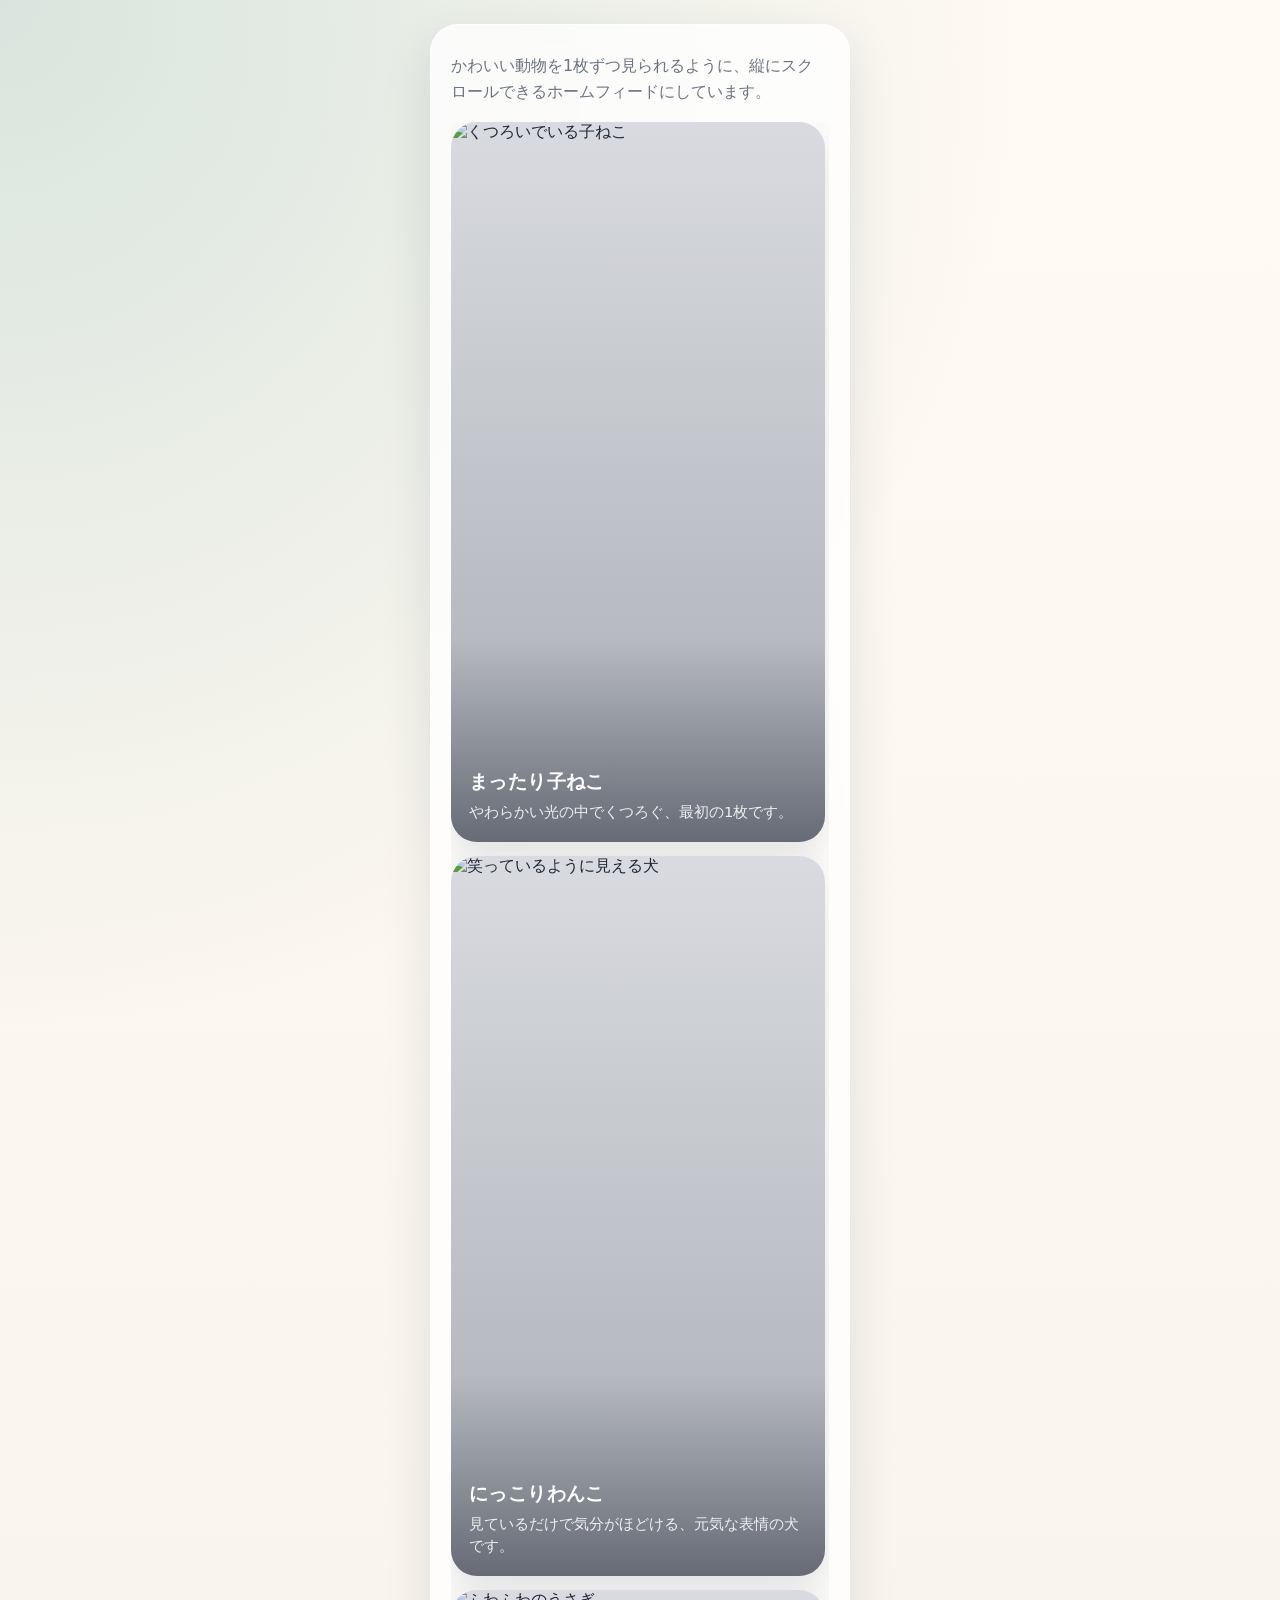
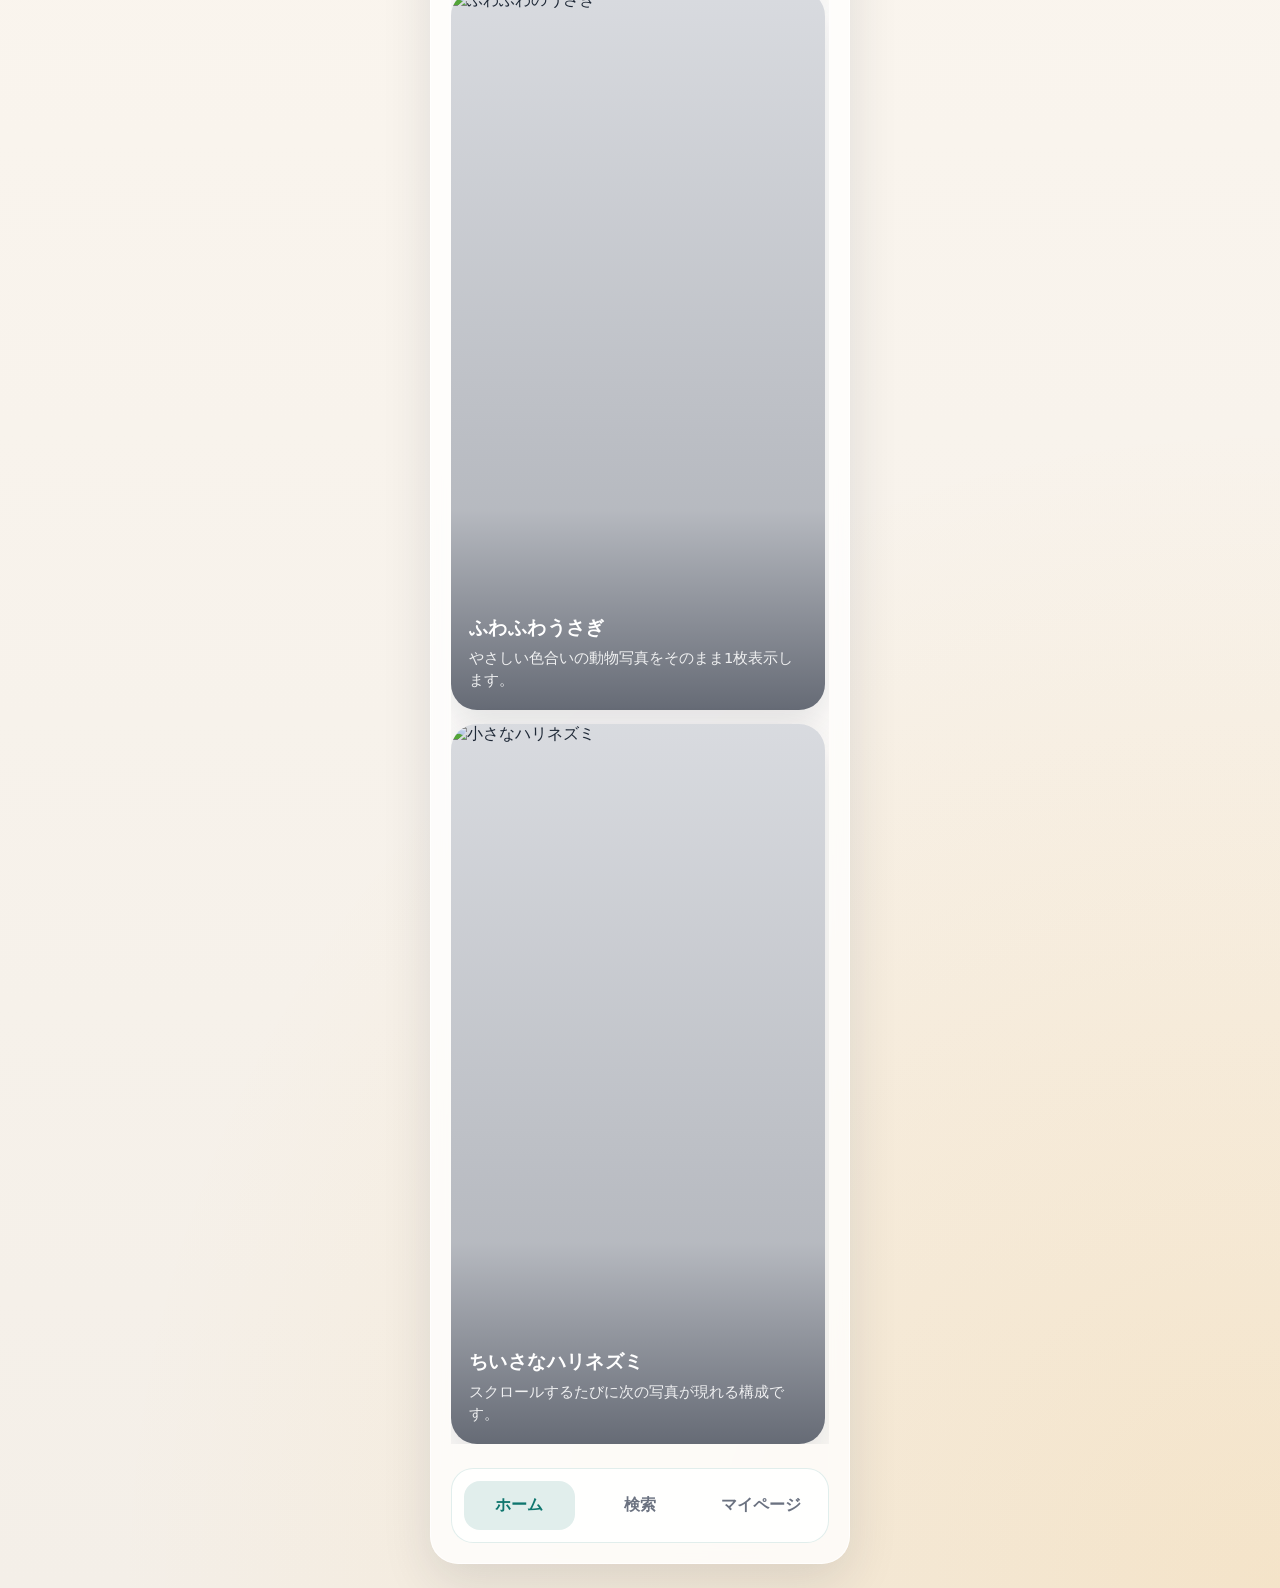
==== index.html @ e3f15a44 "スプリント２" ====
<!doctype html>
<html lang="ja">
<head>
  <meta charset="UTF-8" />
  <meta name="viewport" content="width=device-width, initial-scale=1.0" />
  <title>teamC-Apps-for-Sharing-Recommendations</title>
  <style>
    :root {
      color-scheme: light;
      --bg: #f4efe8;
      --panel: rgba(255, 255, 255, 0.78);
      --text: #1f2937;
      --muted: #6b7280;
      --accent: #0f766e;
      --accent-soft: rgba(15, 118, 110, 0.12);
      --shadow: 0 18px 50px rgba(31, 41, 55, 0.12);
    }

    * {
      box-sizing: border-box;
    }

    body {
      margin: 0;
      min-height: 100vh;
      font-family: system-ui, -apple-system, BlinkMacSystemFont, "Segoe UI", sans-serif;
      color: var(--text);
      background:
        radial-gradient(circle at top left, rgba(15, 118, 110, 0.16), transparent 30%),
        radial-gradient(circle at bottom right, rgba(245, 158, 11, 0.14), transparent 34%),
        linear-gradient(180deg, #fffaf3 0%, var(--bg) 100%);
    }

    .app {
      min-height: 100vh;
      display: grid;
      place-items: center;
      padding: 24px;
    }

    .screen {
      width: min(100%, 420px);
      min-height: min(100vh - 48px, 760px);
      background: var(--panel);
      backdrop-filter: blur(12px);
      border: 1px solid rgba(255, 255, 255, 0.75);
      border-radius: 28px;
      box-shadow: var(--shadow);
      position: relative;
      overflow: hidden;
    }

    .screen::before {
      content: "";
      position: absolute;
      inset: auto -20% -18% auto;
      width: 180px;
      height: 180px;
      border-radius: 50%;
      background: rgba(15, 118, 110, 0.08);
      pointer-events: none;
    }

    .screen__body {
      min-height: 0;
      display: grid;
      grid-template-rows: 1fr auto;
      padding: 28px 20px 20px;
      position: relative;
      z-index: 1;
    }

    .view {
      display: none;
      height: 100%;
      min-height: 0;
      align-content: center;
    }

    .view.is-active {
      display: grid;
      gap: 18px;
      animation: fadeIn 180ms ease-out;
    }

    .home-view {
      justify-items: stretch;
      align-content: stretch;
      grid-template-rows: auto minmax(0, 1fr);
      gap: 14px;
      padding-bottom: 0;
    }

    .home-copy {
      font-size: 1rem;
      color: var(--muted);
      text-align: left;
      line-height: 1.6;
    }

    .home-feed {
      display: grid;
      gap: 14px;
      min-height: 0;
      overflow-y: auto;
      padding-right: 4px;
      scroll-snap-type: y mandatory;
      scrollbar-width: thin;
      scrollbar-color: rgba(15, 118, 110, 0.32) transparent;
    }

    .home-feed::-webkit-scrollbar {
      width: 8px;
    }

    .home-feed::-webkit-scrollbar-thumb {
      background: rgba(15, 118, 110, 0.28);
      border-radius: 999px;
    }

    .photo-card {
      position: relative;
      min-height: calc(100vh - 180px);
      border-radius: 26px;
      overflow: hidden;
      background: #e5e7eb;
      box-shadow: 0 16px 36px rgba(31, 41, 55, 0.12);
      scroll-snap-align: start;
    }

    .photo-card img {
      display: block;
      width: 100%;
      height: 100%;
      object-fit: cover;
    }

    .photo-card::after {
      content: "";
      position: absolute;
      inset: 0;
      background: linear-gradient(180deg, rgba(17, 24, 39, 0.06) 0%, rgba(17, 24, 39, 0.22) 72%, rgba(17, 24, 39, 0.6) 100%);
      pointer-events: none;
    }

    .photo-card__caption {
      position: absolute;
      inset: auto 18px 18px;
      z-index: 1;
      display: grid;
      gap: 6px;
      color: #fff;
    }

    .photo-card__title {
      margin: 0;
      font-size: 1.2rem;
      font-weight: 800;
      letter-spacing: 0.02em;
    }

    .photo-card__meta {
      margin: 0;
      font-size: 0.92rem;
      line-height: 1.55;
      color: rgba(255, 255, 255, 0.88);
    }

    .search-view {
      justify-items: center;
      align-content: start;
      padding-top: 36px;
      gap: 14px;
    }

    .mypage-view {
      justify-items: center;
      align-content: center;
      gap: 14px;
    }

    .label-box {
      padding: 18px 26px;
      border-radius: 20px;
      background: rgba(255, 255, 255, 0.84);
      border: 1px solid rgba(15, 118, 110, 0.12);
      box-shadow: 0 10px 30px rgba(31, 41, 55, 0.08);
      font-weight: 700;
      letter-spacing: 0.04em;
    }

    .search-field {
      width: min(100%, 320px);
      border-radius: 999px;
      border: 1px solid rgba(15, 118, 110, 0.16);
      background: #fff;
      padding: 15px 18px;
      color: var(--muted);
      text-align: center;
      box-shadow: 0 10px 24px rgba(31, 41, 55, 0.07);
    }

    .section-list {
      display: grid;
      gap: 10px;
      width: min(100%, 320px);
    }

    .section-item {
      padding: 14px 18px;
      border-radius: 16px;
      background: rgba(255, 255, 255, 0.88);
      border: 1px solid rgba(15, 118, 110, 0.1);
      text-align: center;
      color: var(--text);
      font-weight: 600;
    }

    .nav {
      display: grid;
      grid-template-columns: repeat(3, 1fr);
      gap: 10px;
      align-self: end;
      margin-top: 24px;
      padding: 12px;
      border-radius: 22px;
      background: rgba(255, 255, 255, 0.85);
      border: 1px solid rgba(15, 118, 110, 0.12);
    }

    .nav button {
      appearance: none;
      border: 0;
      background: transparent;
      color: var(--muted);
      font: inherit;
      font-weight: 700;
      padding: 14px 10px;
      border-radius: 16px;
      cursor: pointer;
    }

    .nav button.is-active {
      color: var(--accent);
      background: var(--accent-soft);
    }

    .nav button:focus-visible {
      outline: 3px solid rgba(15, 118, 110, 0.28);
      outline-offset: 2px;
    }

    @keyframes fadeIn {
      from {
        opacity: 0;
        transform: translateY(6px);
      }
      to {
        opacity: 1;
        transform: translateY(0);
      }
    }

    @media (max-width: 480px) {
      .app {
        padding: 0;
      }

      .screen {
        width: 100%;
        min-height: 100vh;
        border-radius: 0;
      }

      .screen__body {
        padding: 20px 16px 16px;
      }
    }
  </style>
</head>
<body>
  <main class="app">
    <section class="screen" aria-label="アプリ画面">
      <div class="screen__body">
        <div class="view home-view is-active" data-view="home" aria-label="ホーム画面">
          <div class="home-copy">かわいい動物を1枚ずつ見られるように、縦にスクロールできるホームフィードにしています。</div>
          <div class="home-feed" data-home-feed></div>
        </div>

        <div class="view search-view" data-view="search" aria-label="検索画面">
          <div class="search-field">検索欄</div>
          <div class="label-box">検索履歴</div>
        </div>

        <div class="view mypage-view" data-view="mypage" aria-label="マイページ画面">
          <div class="label-box">アイコン</div>
          <div class="section-list">
            <div class="section-item">閲覧履歴</div>
            <div class="section-item">いいね欄</div>
            <div class="section-item">プロフィール</div>
          </div>
        </div>

        <nav class="nav" aria-label="メインナビゲーション">
          <button type="button" class="is-active" data-target="home" aria-pressed="true">ホーム</button>
          <button type="button" data-target="search" aria-pressed="false">検索</button>
          <button type="button" data-target="mypage" aria-pressed="false">マイページ</button>
        </nav>
      </div>
    </section>
  </main>

  <script>
    const navButtons = Array.from(document.querySelectorAll(".nav button"));
    const views = Array.from(document.querySelectorAll(".view"));
    const homeFeed = document.querySelector("[data-home-feed]");

    const photoItems = [
      {
        title: "まったり子ねこ",
        meta: "やわらかい光の中でくつろぐ、最初の1枚です。",
        src: "https://loremflickr.com/900/1200/cat?lock=1",
        alt: "くつろいでいる子ねこ",
      },
      {
        title: "にっこりわんこ",
        meta: "見ているだけで気分がほどける、元気な表情の犬です。",
        src: "https://loremflickr.com/900/1200/dog?lock=2",
        alt: "笑っているように見える犬",
      },
      {
        title: "ふわふわうさぎ",
        meta: "やさしい色合いの動物写真をそのまま1枚表示します。",
        src: "https://loremflickr.com/900/1200/rabbit?lock=3",
        alt: "ふわふわのうさぎ",
      },
      {
        title: "ちいさなハリネズミ",
        meta: "スクロールするたびに次の写真が現れる構成です。",
        src: "https://loremflickr.com/900/1200/hedgehog?lock=4",
        alt: "小さなハリネズミ",
      },
    ];

    if (homeFeed) {
      homeFeed.innerHTML = photoItems
        .map(
          (item) => `
            <article class="photo-card">
              <img src="${item.src}" alt="${item.alt}" loading="lazy" />
              <div class="photo-card__caption">
                <h2 class="photo-card__title">${item.title}</h2>
                <p class="photo-card__meta">${item.meta}</p>
              </div>
            </article>
          `,
        )
        .join("");
    }

    const setActiveView = (target) => {
      navButtons.forEach((button) => {
        const isActive = button.dataset.target === target;
        button.classList.toggle("is-active", isActive);
        button.setAttribute("aria-pressed", String(isActive));
      });

      views.forEach((view) => {
        view.classList.toggle("is-active", view.dataset.view === target);
      });
    };

    navButtons.forEach((button) => {
      button.addEventListener("click", () => {
        setActiveView(button.dataset.target);
      });
    });
  </script>
</body>
</html>
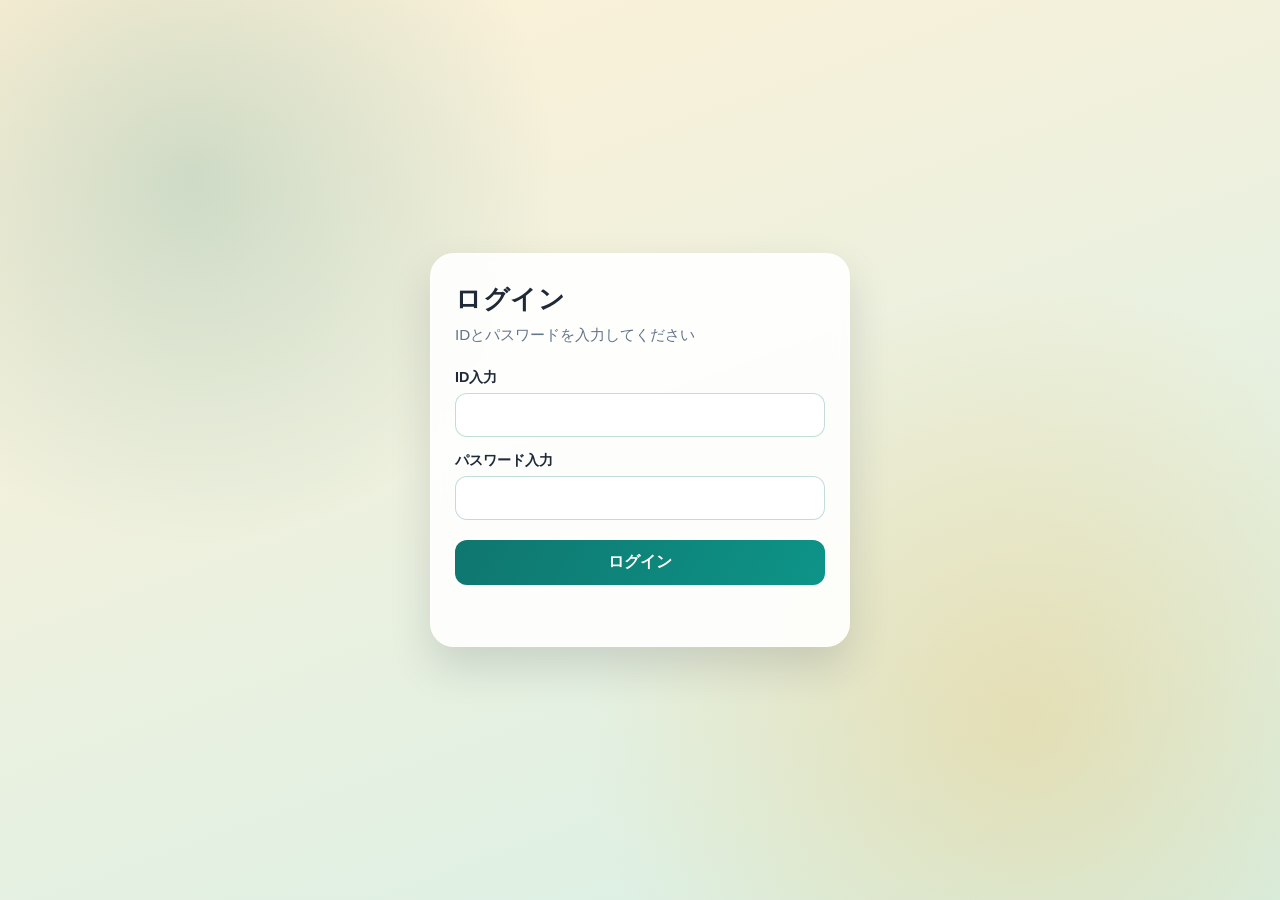
==== commit 5b6c8145: "ログイン画面作成" ====
--- a/index.html
+++ b/index.html
@@ -3,378 +3,39 @@
 <head>
   <meta charset="UTF-8" />
   <meta name="viewport" content="width=device-width, initial-scale=1.0" />
-  <title>teamC-Apps-for-Sharing-Recommendations</title>
-  <style>
-    :root {
-      color-scheme: light;
-      --bg: #f4efe8;
-      --panel: rgba(255, 255, 255, 0.78);
-      --text: #1f2937;
-      --muted: #6b7280;
-      --accent: #0f766e;
-      --accent-soft: rgba(15, 118, 110, 0.12);
-      --shadow: 0 18px 50px rgba(31, 41, 55, 0.12);
-    }
-
-    * {
-      box-sizing: border-box;
-    }
-
-    body {
-      margin: 0;
-      min-height: 100vh;
-      font-family: system-ui, -apple-system, BlinkMacSystemFont, "Segoe UI", sans-serif;
-      color: var(--text);
-      background:
-        radial-gradient(circle at top left, rgba(15, 118, 110, 0.16), transparent 30%),
-        radial-gradient(circle at bottom right, rgba(245, 158, 11, 0.14), transparent 34%),
-        linear-gradient(180deg, #fffaf3 0%, var(--bg) 100%);
-    }
-
-    .app {
-      min-height: 100vh;
-      display: grid;
-      place-items: center;
-      padding: 24px;
-    }
-
-    .screen {
-      width: min(100%, 420px);
-      min-height: min(100vh - 48px, 760px);
-      background: var(--panel);
-      backdrop-filter: blur(12px);
-      border: 1px solid rgba(255, 255, 255, 0.75);
-      border-radius: 28px;
-      box-shadow: var(--shadow);
-      position: relative;
-      overflow: hidden;
-    }
-
-    .screen::before {
-      content: "";
-      position: absolute;
-      inset: auto -20% -18% auto;
-      width: 180px;
-      height: 180px;
-      border-radius: 50%;
-      background: rgba(15, 118, 110, 0.08);
-      pointer-events: none;
-    }
-
-    .screen__body {
-      min-height: 0;
-      display: grid;
-      grid-template-rows: 1fr auto;
-      padding: 28px 20px 20px;
-      position: relative;
-      z-index: 1;
-    }
-
-    .view {
-      display: none;
-      height: 100%;
-      min-height: 0;
-      align-content: center;
-    }
-
-    .view.is-active {
-      display: grid;
-      gap: 18px;
-      animation: fadeIn 180ms ease-out;
-    }
-
-    .home-view {
-      justify-items: stretch;
-      align-content: stretch;
-      grid-template-rows: auto minmax(0, 1fr);
-      gap: 14px;
-      padding-bottom: 0;
-    }
-
-    .home-copy {
-      font-size: 1rem;
-      color: var(--muted);
-      text-align: left;
-      line-height: 1.6;
-    }
-
-    .home-feed {
-      display: grid;
-      gap: 14px;
-      min-height: 0;
-      overflow-y: auto;
-      padding-right: 4px;
-      scroll-snap-type: y mandatory;
-      scrollbar-width: thin;
-      scrollbar-color: rgba(15, 118, 110, 0.32) transparent;
-    }
-
-    .home-feed::-webkit-scrollbar {
-      width: 8px;
-    }
-
-    .home-feed::-webkit-scrollbar-thumb {
-      background: rgba(15, 118, 110, 0.28);
-      border-radius: 999px;
-    }
-
-    .photo-card {
-      position: relative;
-      min-height: calc(100vh - 180px);
-      border-radius: 26px;
-      overflow: hidden;
-      background: #e5e7eb;
-      box-shadow: 0 16px 36px rgba(31, 41, 55, 0.12);
-      scroll-snap-align: start;
-    }
-
-    .photo-card img {
-      display: block;
-      width: 100%;
-      height: 100%;
-      object-fit: cover;
-    }
-
-    .photo-card::after {
-      content: "";
-      position: absolute;
-      inset: 0;
-      background: linear-gradient(180deg, rgba(17, 24, 39, 0.06) 0%, rgba(17, 24, 39, 0.22) 72%, rgba(17, 24, 39, 0.6) 100%);
-      pointer-events: none;
-    }
-
-    .photo-card__caption {
-      position: absolute;
-      inset: auto 18px 18px;
-      z-index: 1;
-      display: grid;
-      gap: 6px;
-      color: #fff;
-    }
-
-    .photo-card__title {
-      margin: 0;
-      font-size: 1.2rem;
-      font-weight: 800;
-      letter-spacing: 0.02em;
-    }
-
-    .photo-card__meta {
-      margin: 0;
-      font-size: 0.92rem;
-      line-height: 1.55;
-      color: rgba(255, 255, 255, 0.88);
-    }
-
-    .search-view {
-      justify-items: center;
-      align-content: start;
-      padding-top: 36px;
-      gap: 14px;
-    }
-
-    .mypage-view {
-      justify-items: center;
-      align-content: center;
-      gap: 14px;
-    }
-
-    .label-box {
-      padding: 18px 26px;
-      border-radius: 20px;
-      background: rgba(255, 255, 255, 0.84);
-      border: 1px solid rgba(15, 118, 110, 0.12);
-      box-shadow: 0 10px 30px rgba(31, 41, 55, 0.08);
-      font-weight: 700;
-      letter-spacing: 0.04em;
-    }
-
-    .search-field {
-      width: min(100%, 320px);
-      border-radius: 999px;
-      border: 1px solid rgba(15, 118, 110, 0.16);
-      background: #fff;
-      padding: 15px 18px;
-      color: var(--muted);
-      text-align: center;
-      box-shadow: 0 10px 24px rgba(31, 41, 55, 0.07);
-    }
-
-    .section-list {
-      display: grid;
-      gap: 10px;
-      width: min(100%, 320px);
-    }
-
-    .section-item {
-      padding: 14px 18px;
-      border-radius: 16px;
-      background: rgba(255, 255, 255, 0.88);
-      border: 1px solid rgba(15, 118, 110, 0.1);
-      text-align: center;
-      color: var(--text);
-      font-weight: 600;
-    }
-
-    .nav {
-      display: grid;
-      grid-template-columns: repeat(3, 1fr);
-      gap: 10px;
-      align-self: end;
-      margin-top: 24px;
-      padding: 12px;
-      border-radius: 22px;
-      background: rgba(255, 255, 255, 0.85);
-      border: 1px solid rgba(15, 118, 110, 0.12);
-    }
-
-    .nav button {
-      appearance: none;
-      border: 0;
-      background: transparent;
-      color: var(--muted);
-      font: inherit;
-      font-weight: 700;
-      padding: 14px 10px;
-      border-radius: 16px;
-      cursor: pointer;
-    }
-
-    .nav button.is-active {
-      color: var(--accent);
-      background: var(--accent-soft);
-    }
-
-    .nav button:focus-visible {
-      outline: 3px solid rgba(15, 118, 110, 0.28);
-      outline-offset: 2px;
-    }
-
-    @keyframes fadeIn {
-      from {
-        opacity: 0;
-        transform: translateY(6px);
-      }
-      to {
-        opacity: 1;
-        transform: translateY(0);
-      }
-    }
-
-    @media (max-width: 480px) {
-      .app {
-        padding: 0;
-      }
-
-      .screen {
-        width: 100%;
-        min-height: 100vh;
-        border-radius: 0;
-      }
-
-      .screen__body {
-        padding: 20px 16px 16px;
-      }
-    }
-  </style>
+  <title>ログイン画面</title>
+  <link rel="stylesheet" href="styles.css" />
 </head>
 <body>
-  <main class="app">
-    <section class="screen" aria-label="アプリ画面">
-      <div class="screen__body">
-        <div class="view home-view is-active" data-view="home" aria-label="ホーム画面">
-          <div class="home-copy">かわいい動物を1枚ずつ見られるように、縦にスクロールできるホームフィードにしています。</div>
-          <div class="home-feed" data-home-feed></div>
-        </div>
+  <main class="card" aria-label="ログイン画面">
+    <section class="view is-active" data-view="login">
+      <h1>ログイン</h1>
+      <p class="subtitle">IDとパスワードを入力してください</p>
 
-        <div class="view search-view" data-view="search" aria-label="検索画面">
-          <div class="search-field">検索欄</div>
-          <div class="label-box">検索履歴</div>
-        </div>
+      <form class="form" id="loginForm" novalidate>
+        <label for="userId">
+          ID入力
+          <input id="userId" name="userId" type="text" autocomplete="username" required />
+        </label>
 
-        <div class="view mypage-view" data-view="mypage" aria-label="マイページ画面">
-          <div class="label-box">アイコン</div>
-          <div class="section-list">
-            <div class="section-item">閲覧履歴</div>
-            <div class="section-item">いいね欄</div>
-            <div class="section-item">プロフィール</div>
-          </div>
-        </div>
+        <label for="password">
+          パスワード入力
+          <input id="password" name="password" type="password" autocomplete="current-password" required />
+        </label>
 
-        <nav class="nav" aria-label="メインナビゲーション">
-          <button type="button" class="is-active" data-target="home" aria-pressed="true">ホーム</button>
-          <button type="button" data-target="search" aria-pressed="false">検索</button>
-          <button type="button" data-target="mypage" aria-pressed="false">マイページ</button>
-        </nav>
-      </div>
+        <button type="submit">ログイン</button>
+        <p class="error" id="errorMessage" aria-live="polite"></p>
+      </form>
+    </section>
+
+    <section class="view" data-view="name">
+      <h1>名前表示画面</h1>
+      <p class="subtitle">ログイン情報を確認しました</p>
+      <div class="name-panel" id="namePanel"></div>
+      <button type="button" class="back" id="backButton">戻る</button>
     </section>
   </main>
 
-  <script>
-    const navButtons = Array.from(document.querySelectorAll(".nav button"));
-    const views = Array.from(document.querySelectorAll(".view"));
-    const homeFeed = document.querySelector("[data-home-feed]");
-
-    const photoItems = [
-      {
-        title: "まったり子ねこ",
-        meta: "やわらかい光の中でくつろぐ、最初の1枚です。",
-        src: "https://loremflickr.com/900/1200/cat?lock=1",
-        alt: "くつろいでいる子ねこ",
-      },
-      {
-        title: "にっこりわんこ",
-        meta: "見ているだけで気分がほどける、元気な表情の犬です。",
-        src: "https://loremflickr.com/900/1200/dog?lock=2",
-        alt: "笑っているように見える犬",
-      },
-      {
-        title: "ふわふわうさぎ",
-        meta: "やさしい色合いの動物写真をそのまま1枚表示します。",
-        src: "https://loremflickr.com/900/1200/rabbit?lock=3",
-        alt: "ふわふわのうさぎ",
-      },
-      {
-        title: "ちいさなハリネズミ",
-        meta: "スクロールするたびに次の写真が現れる構成です。",
-        src: "https://loremflickr.com/900/1200/hedgehog?lock=4",
-        alt: "小さなハリネズミ",
-      },
-    ];
-
-    if (homeFeed) {
-      homeFeed.innerHTML = photoItems
-        .map(
-          (item) => `
-            <article class="photo-card">
-              <img src="${item.src}" alt="${item.alt}" loading="lazy" />
-              <div class="photo-card__caption">
-                <h2 class="photo-card__title">${item.title}</h2>
-                <p class="photo-card__meta">${item.meta}</p>
-              </div>
-            </article>
-          `,
-        )
-        .join("");
-    }
-
-    const setActiveView = (target) => {
-      navButtons.forEach((button) => {
-        const isActive = button.dataset.target === target;
-        button.classList.toggle("is-active", isActive);
-        button.setAttribute("aria-pressed", String(isActive));
-      });
-
-      views.forEach((view) => {
-        view.classList.toggle("is-active", view.dataset.view === target);
-      });
-    };
-
-    navButtons.forEach((button) => {
-      button.addEventListener("click", () => {
-        setActiveView(button.dataset.target);
-      });
-    });
-  </script>
+  <script src="script.js"></script>
 </body>
 </html>
--- a/styles.css
+++ b/styles.css
@@ -0,0 +1,148 @@
+:root {
+  --bg-top: #fff1d6;
+  --bg-bottom: #d7f0e7;
+  --card: rgba(255, 255, 255, 0.9);
+  --text: #1f2937;
+  --muted: #64748b;
+  --accent: #0f766e;
+  --danger: #b91c1c;
+  --shadow: 0 20px 40px rgba(31, 41, 55, 0.15);
+}
+
+* {
+  box-sizing: border-box;
+}
+
+body {
+  margin: 0;
+  min-height: 100vh;
+  font-family: "Trebuchet MS", "Hiragino Kaku Gothic ProN", "Meiryo", sans-serif;
+  color: var(--text);
+  background:
+    radial-gradient(circle at 15% 20%, rgba(15, 118, 110, 0.18), transparent 28%),
+    radial-gradient(circle at 80% 80%, rgba(245, 158, 11, 0.22), transparent 35%),
+    linear-gradient(160deg, var(--bg-top), var(--bg-bottom));
+  display: grid;
+  place-items: center;
+  padding: 24px;
+}
+
+.card {
+  width: min(100%, 420px);
+  border-radius: 24px;
+  background: var(--card);
+  box-shadow: var(--shadow);
+  border: 1px solid rgba(255, 255, 255, 0.8);
+  padding: 28px 24px;
+  backdrop-filter: blur(8px);
+}
+
+.view {
+  display: none;
+}
+
+.view.is-active {
+  display: block;
+  animation: slideFade 220ms ease-out;
+}
+
+h1 {
+  margin: 0 0 8px;
+  font-size: 1.6rem;
+  letter-spacing: 0.02em;
+}
+
+.subtitle {
+  margin: 0 0 22px;
+  color: var(--muted);
+  font-size: 0.95rem;
+}
+
+.form {
+  display: grid;
+  gap: 14px;
+}
+
+label {
+  display: grid;
+  gap: 6px;
+  font-size: 0.9rem;
+  font-weight: 700;
+}
+
+input {
+  border: 1px solid rgba(15, 118, 110, 0.25);
+  border-radius: 12px;
+  padding: 12px 14px;
+  font-size: 1rem;
+  color: var(--text);
+  background: #ffffff;
+}
+
+input:focus-visible {
+  outline: 3px solid rgba(15, 118, 110, 0.25);
+  border-color: var(--accent);
+}
+
+button {
+  margin-top: 6px;
+  border: 0;
+  border-radius: 12px;
+  padding: 12px 14px;
+  background: linear-gradient(120deg, #0f766e, #0d9488);
+  color: #ffffff;
+  font-size: 1rem;
+  font-weight: 700;
+  cursor: pointer;
+}
+
+.error {
+  min-height: 1.2em;
+  margin: 2px 0 0;
+  color: var(--danger);
+  font-size: 0.88rem;
+}
+
+.name-panel {
+  border-radius: 16px;
+  background: rgba(15, 118, 110, 0.1);
+  padding: 18px 16px;
+  text-align: center;
+  font-size: 1.06rem;
+  font-weight: 700;
+  margin-top: 8px;
+}
+
+.back {
+  margin-top: 20px;
+  width: 100%;
+  background: #ffffff;
+  color: var(--accent);
+  border: 1px solid rgba(15, 118, 110, 0.25);
+}
+
+@keyframes slideFade {
+  from {
+    opacity: 0;
+    transform: translateY(8px);
+  }
+
+  to {
+    opacity: 1;
+    transform: translateY(0);
+  }
+}
+
+@media (max-width: 480px) {
+  body {
+    padding: 0;
+  }
+
+  .card {
+    min-height: 100vh;
+    width: 100%;
+    border-radius: 0;
+    display: grid;
+    align-content: center;
+  }
+}
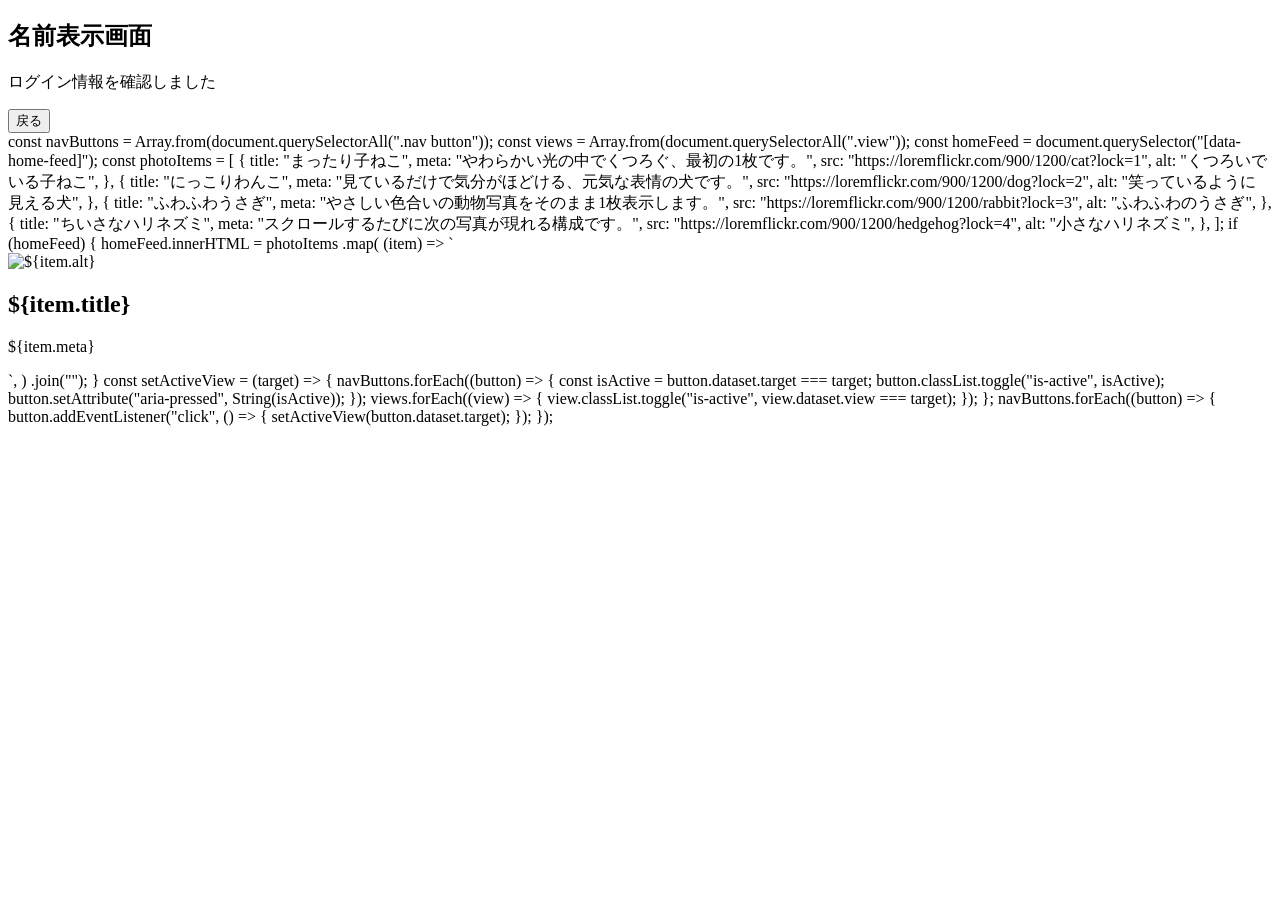
==== commit e7ccffc6: "Merge branch 'main' into 8-login-screen" ====
--- a/index.html
+++ b/index.html
@@ -3,30 +3,6 @@
 <head>
   <meta charset="UTF-8" />
   <meta name="viewport" content="width=device-width, initial-scale=1.0" />
-  <title>ログイン画面</title>
-  <link rel="stylesheet" href="styles.css" />
-</head>
-<body>
-  <main class="card" aria-label="ログイン画面">
-    <section class="view is-active" data-view="login">
-      <h1>ログイン</h1>
-      <p class="subtitle">IDとパスワードを入力してください</p>
-
-      <form class="form" id="loginForm" novalidate>
-        <label for="userId">
-          ID入力
-          <input id="userId" name="userId" type="text" autocomplete="username" required />
-        </label>
-
-        <label for="password">
-          パスワード入力
-          <input id="password" name="password" type="password" autocomplete="current-password" required />
-        </label>
-
-        <button type="submit">ログイン</button>
-        <p class="error" id="errorMessage" aria-live="polite"></p>
-      </form>
-    </section>
 
     <section class="view" data-view="name">
       <h1>名前表示画面</h1>
@@ -37,5 +13,70 @@
   </main>
 
   <script src="script.js"></script>
+    const navButtons = Array.from(document.querySelectorAll(".nav button"));
+    const views = Array.from(document.querySelectorAll(".view"));
+    const homeFeed = document.querySelector("[data-home-feed]");
+
+    const photoItems = [
+      {
+        title: "まったり子ねこ",
+        meta: "やわらかい光の中でくつろぐ、最初の1枚です。",
+        src: "https://loremflickr.com/900/1200/cat?lock=1",
+        alt: "くつろいでいる子ねこ",
+      },
+      {
+        title: "にっこりわんこ",
+        meta: "見ているだけで気分がほどける、元気な表情の犬です。",
+        src: "https://loremflickr.com/900/1200/dog?lock=2",
+        alt: "笑っているように見える犬",
+      },
+      {
+        title: "ふわふわうさぎ",
+        meta: "やさしい色合いの動物写真をそのまま1枚表示します。",
+        src: "https://loremflickr.com/900/1200/rabbit?lock=3",
+        alt: "ふわふわのうさぎ",
+      },
+      {
+        title: "ちいさなハリネズミ",
+        meta: "スクロールするたびに次の写真が現れる構成です。",
+        src: "https://loremflickr.com/900/1200/hedgehog?lock=4",
+        alt: "小さなハリネズミ",
+      },
+    ];
+
+    if (homeFeed) {
+      homeFeed.innerHTML = photoItems
+        .map(
+          (item) => `
+            <article class="photo-card">
+              <img src="${item.src}" alt="${item.alt}" loading="lazy" />
+              <div class="photo-card__caption">
+                <h2 class="photo-card__title">${item.title}</h2>
+                <p class="photo-card__meta">${item.meta}</p>
+              </div>
+            </article>
+          `,
+        )
+        .join("");
+    }
+
+    const setActiveView = (target) => {
+      navButtons.forEach((button) => {
+        const isActive = button.dataset.target === target;
+        button.classList.toggle("is-active", isActive);
+        button.setAttribute("aria-pressed", String(isActive));
+      });
+
+      views.forEach((view) => {
+        view.classList.toggle("is-active", view.dataset.view === target);
+      });
+    };
+
+    navButtons.forEach((button) => {
+      button.addEventListener("click", () => {
+        setActiveView(button.dataset.target);
+      });
+    });
+  </script>
 </body>
 </html>
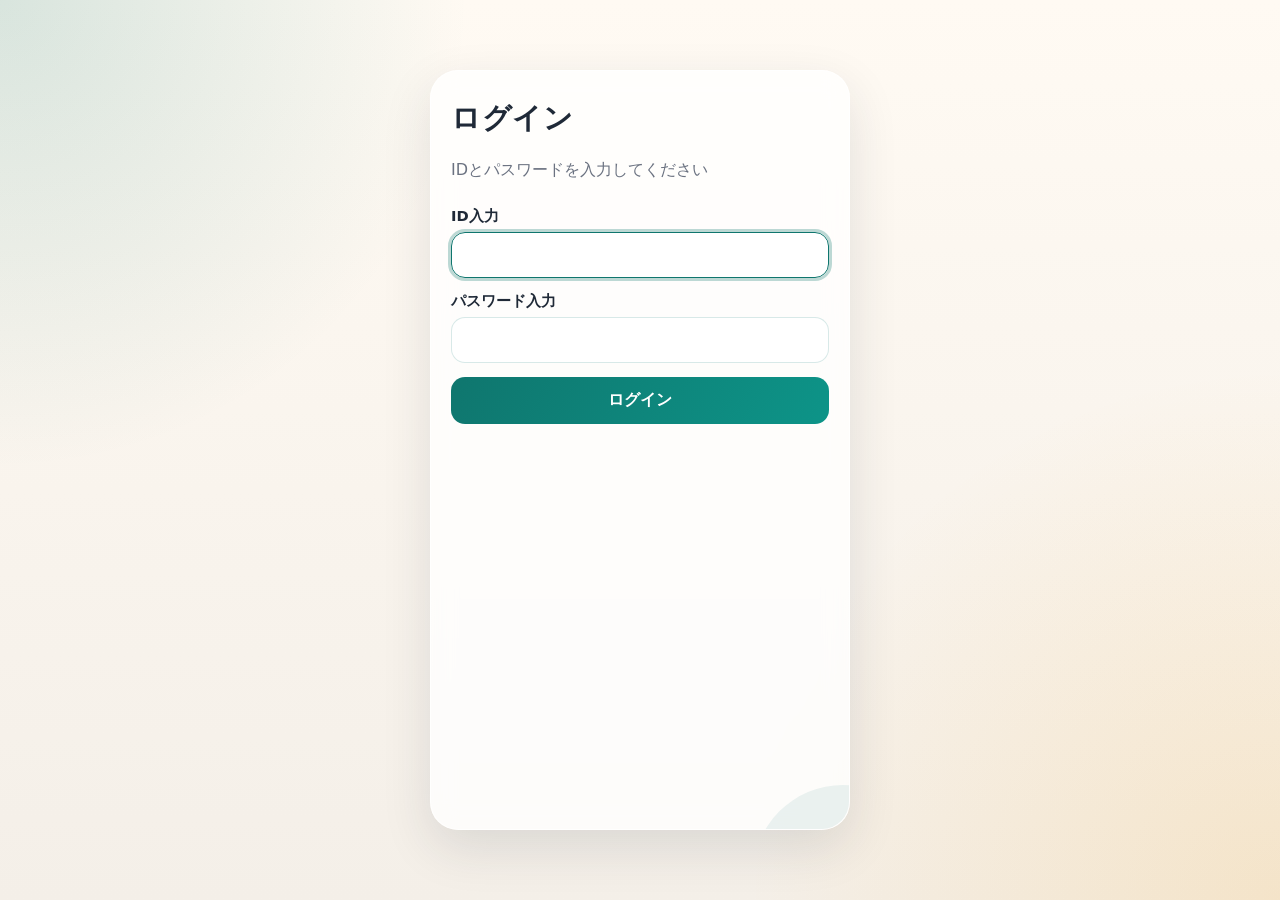
==== commit 93b9c517: "ログイン後の遷移画面作成" ====
--- a/index.html
+++ b/index.html
@@ -3,80 +3,101 @@
 <head>
   <meta charset="UTF-8" />
   <meta name="viewport" content="width=device-width, initial-scale=1.0" />
+  <title>teamC-Apps-for-Sharing-Recommendations</title>
+  <link rel="stylesheet" href="styles.css" />
+</head>
 
-    <section class="view" data-view="name">
-      <h1>名前表示画面</h1>
-      <p class="subtitle">ログイン情報を確認しました</p>
-      <div class="name-panel" id="namePanel"></div>
-      <button type="button" class="back" id="backButton">戻る</button>
+<body>
+  <main class="app" aria-label="teamC アプリ">
+    <section class="screen">
+      <div class="screen__body">
+        <section class="view login-view is-active" data-view="login" aria-label="ログイン画面">
+          <h1>ログイン</h1>
+          <p class="subtitle">IDとパスワードを入力してください</p>
+
+          <form class="form" id="loginForm" novalidate>
+            <label for="userId">
+              ID入力
+              <input id="userId" name="userId" type="text" autocomplete="username" required />
+            </label>
+
+            <label for="password">
+              パスワード入力
+              <input id="password" name="password" type="password" autocomplete="current-password" required />
+            </label>
+
+            <button type="submit">ログイン</button>
+            <p class="error" id="errorMessage" aria-live="polite"></p>
+          </form>
+        </section>
+
+        <section class="view home-view" data-view="home" aria-label="ホーム画面">
+          <p class="home-copy">みんなのおすすめを1枚ずつ見られる、縦スクロールのフィードです。</p>
+          <div class="home-feed" data-home-feed></div>
+        </section>
+
+        <section class="view search-view" data-view="search" aria-label="検索画面">
+          <div class="search-field">渋谷 カフェ 静か</div>
+          <div class="search-section">
+            <h2 class="section-heading">最近の検索</h2>
+            <div class="chip-list">
+              <span class="chip">カフェ</span>
+              <span class="chip">ランチ</span>
+              <span class="chip">週末のおでかけ</span>
+              <span class="chip">穴場スポット</span>
+            </div>
+          </div>
+          <div class="search-section">
+            <h2 class="section-heading">おすすめ候補</h2>
+            <div class="section-list compact">
+              <div class="section-item">駅近でゆっくりできるカフェ</div>
+              <div class="section-item">写真映えするランチスポット</div>
+              <div class="section-item">ひとりでも入りやすい店</div>
+            </div>
+          </div>
+        </section>
+
+        <section class="view mypage-view" data-view="mypage" aria-label="マイページ画面">
+          <div class="profile-card">
+            <div class="profile-avatar">R</div>
+            <div>
+              <div class="profile-name">Rina / @rina_reco</div>
+              <div class="profile-bio">行ってよかった場所をまとめて共有。カフェ、ランチ、週末の小さなおでかけが中心です。</div>
+            </div>
+          </div>
+          <div class="stats-grid">
+            <div class="stat-card">
+              <span class="stat-value">128</span>
+              <span class="stat-label">投稿</span>
+            </div>
+            <div class="stat-card">
+              <span class="stat-value">842</span>
+              <span class="stat-label">フォロワー</span>
+            </div>
+            <div class="stat-card">
+              <span class="stat-value">61</span>
+              <span class="stat-label">保存</span>
+            </div>
+          </div>
+          <div class="search-section">
+            <h2 class="section-heading">最近見た投稿</h2>
+            <div class="section-list compact">
+              <div class="section-item">中目黒の静かなカフェ</div>
+              <div class="section-item">下北沢の週末ランチ</div>
+              <div class="section-item">代々木公園の散歩コース</div>
+            </div>
+          </div>
+        </section>
+
+        <nav class="nav" aria-label="画面切り替え" hidden>
+          <button type="button" data-target="home" class="is-active" aria-pressed="true">ホーム</button>
+          <button type="button" data-target="search" aria-pressed="false">検索</button>
+          <button type="button" data-target="mypage" aria-pressed="false">マイページ</button>
+        </nav>
+      </div>
     </section>
   </main>
 
   <script src="script.js"></script>
-    const navButtons = Array.from(document.querySelectorAll(".nav button"));
-    const views = Array.from(document.querySelectorAll(".view"));
-    const homeFeed = document.querySelector("[data-home-feed]");
-
-    const photoItems = [
-      {
-        title: "まったり子ねこ",
-        meta: "やわらかい光の中でくつろぐ、最初の1枚です。",
-        src: "https://loremflickr.com/900/1200/cat?lock=1",
-        alt: "くつろいでいる子ねこ",
-      },
-      {
-        title: "にっこりわんこ",
-        meta: "見ているだけで気分がほどける、元気な表情の犬です。",
-        src: "https://loremflickr.com/900/1200/dog?lock=2",
-        alt: "笑っているように見える犬",
-      },
-      {
-        title: "ふわふわうさぎ",
-        meta: "やさしい色合いの動物写真をそのまま1枚表示します。",
-        src: "https://loremflickr.com/900/1200/rabbit?lock=3",
-        alt: "ふわふわのうさぎ",
-      },
-      {
-        title: "ちいさなハリネズミ",
-        meta: "スクロールするたびに次の写真が現れる構成です。",
-        src: "https://loremflickr.com/900/1200/hedgehog?lock=4",
-        alt: "小さなハリネズミ",
-      },
-    ];
-
-    if (homeFeed) {
-      homeFeed.innerHTML = photoItems
-        .map(
-          (item) => `
-            <article class="photo-card">
-              <img src="${item.src}" alt="${item.alt}" loading="lazy" />
-              <div class="photo-card__caption">
-                <h2 class="photo-card__title">${item.title}</h2>
-                <p class="photo-card__meta">${item.meta}</p>
-              </div>
-            </article>
-          `,
-        )
-        .join("");
-    }
-
-    const setActiveView = (target) => {
-      navButtons.forEach((button) => {
-        const isActive = button.dataset.target === target;
-        button.classList.toggle("is-active", isActive);
-        button.setAttribute("aria-pressed", String(isActive));
-      });
-
-      views.forEach((view) => {
-        view.classList.toggle("is-active", view.dataset.view === target);
-      });
-    };
-
-    navButtons.forEach((button) => {
-      button.addEventListener("click", () => {
-        setActiveView(button.dataset.target);
-      });
-    });
-  </script>
 </body>
 </html>
--- a/styles.css
+++ b/styles.css
@@ -0,0 +1,432 @@
+:root {
+  color-scheme: light;
+  --bg: #f4efe8;
+  --panel: rgba(255, 255, 255, 0.78);
+  --text: #1f2937;
+  --muted: #6b7280;
+  --accent: #0f766e;
+  --accent-soft: rgba(15, 118, 110, 0.12);
+  --danger: #b91c1c;
+  --shadow: 0 18px 50px rgba(31, 41, 55, 0.12);
+}
+
+* {
+  box-sizing: border-box;
+}
+
+body {
+  margin: 0;
+  min-height: 100vh;
+  font-family: system-ui, -apple-system, BlinkMacSystemFont, "Segoe UI", sans-serif;
+  color: var(--text);
+  background:
+    radial-gradient(circle at top left, rgba(15, 118, 110, 0.16), transparent 30%),
+    radial-gradient(circle at bottom right, rgba(245, 158, 11, 0.14), transparent 34%),
+    linear-gradient(180deg, #fffaf3 0%, var(--bg) 100%);
+}
+
+.app {
+  min-height: 100vh;
+  display: grid;
+  place-items: center;
+  padding: 24px;
+}
+
+.screen {
+  width: min(100%, 420px);
+  min-height: min(100vh - 48px, 760px);
+  background: var(--panel);
+  backdrop-filter: blur(12px);
+  border: 1px solid rgba(255, 255, 255, 0.75);
+  border-radius: 28px;
+  box-shadow: var(--shadow);
+  position: relative;
+  overflow: hidden;
+}
+
+.screen::before {
+  content: "";
+  position: absolute;
+  inset: auto -20% -18% auto;
+  width: 180px;
+  height: 180px;
+  border-radius: 50%;
+  background: rgba(15, 118, 110, 0.08);
+  pointer-events: none;
+}
+
+.screen__body {
+  min-height: 0;
+  display: grid;
+  grid-template-rows: 1fr auto;
+  padding: 28px 20px 20px;
+  position: relative;
+  z-index: 1;
+}
+
+.view {
+  display: none;
+  min-height: 0;
+}
+
+.view.is-active {
+  display: grid;
+  gap: 18px;
+  animation: fadeIn 180ms ease-out;
+}
+
+.login-view {
+  align-content: center;
+}
+
+h1 {
+  margin: 0;
+  font-size: 1.8rem;
+  letter-spacing: 0.02em;
+}
+
+.subtitle {
+  margin: 0;
+  color: var(--muted);
+  font-size: 1rem;
+  line-height: 1.6;
+}
+
+.form {
+  display: grid;
+  gap: 14px;
+  margin-top: 6px;
+}
+
+label {
+  display: grid;
+  gap: 6px;
+  font-size: 0.92rem;
+  font-weight: 700;
+}
+
+input {
+  border: 1px solid rgba(15, 118, 110, 0.16);
+  border-radius: 14px;
+  padding: 13px 14px;
+  font-size: 1rem;
+  color: var(--text);
+  background: #ffffff;
+}
+
+input:focus-visible {
+  outline: 3px solid rgba(15, 118, 110, 0.28);
+  border-color: var(--accent);
+}
+
+button {
+  border: 0;
+  border-radius: 14px;
+  padding: 13px 14px;
+  background: linear-gradient(120deg, #0f766e, #0d9488);
+  color: #ffffff;
+  font-size: 1rem;
+  font-weight: 700;
+  cursor: pointer;
+}
+
+.error {
+  min-height: 1.2em;
+  margin: 2px 0 0;
+  color: var(--danger);
+  font-size: 0.88rem;
+}
+
+.home-view {
+  justify-items: stretch;
+  align-content: stretch;
+  grid-template-rows: auto minmax(0, 1fr);
+  gap: 14px;
+}
+
+.home-copy {
+  font-size: 1rem;
+  color: var(--muted);
+  line-height: 1.6;
+}
+
+.search-section {
+  display: grid;
+  gap: 10px;
+}
+
+.section-heading {
+  margin: 0;
+  font-size: 0.95rem;
+  color: var(--muted);
+  letter-spacing: 0.04em;
+}
+
+.chip-list {
+  display: flex;
+  flex-wrap: wrap;
+  gap: 10px;
+}
+
+.chip {
+  padding: 10px 14px;
+  border-radius: 999px;
+  background: rgba(15, 118, 110, 0.1);
+  color: var(--accent);
+  font-weight: 700;
+  font-size: 0.92rem;
+}
+
+.home-feed {
+  display: grid;
+  gap: 14px;
+  min-height: 0;
+  overflow-y: auto;
+  padding-right: 4px;
+  scroll-snap-type: y mandatory;
+  scrollbar-width: thin;
+  scrollbar-color: rgba(15, 118, 110, 0.32) transparent;
+}
+
+.home-feed::-webkit-scrollbar {
+  width: 8px;
+}
+
+.home-feed::-webkit-scrollbar-thumb {
+  background: rgba(15, 118, 110, 0.28);
+  border-radius: 999px;
+}
+
+.photo-card {
+  position: relative;
+  min-height: calc(100vh - 180px);
+  border-radius: 26px;
+  overflow: hidden;
+  background: #e5e7eb;
+  box-shadow: 0 16px 36px rgba(31, 41, 55, 0.12);
+  scroll-snap-align: start;
+}
+
+.photo-card img {
+  display: block;
+  width: 100%;
+  height: 100%;
+  object-fit: cover;
+}
+
+.photo-card::after {
+  content: "";
+  position: absolute;
+  inset: 0;
+  background: linear-gradient(180deg, rgba(17, 24, 39, 0.06) 0%, rgba(17, 24, 39, 0.22) 72%, rgba(17, 24, 39, 0.6) 100%);
+  pointer-events: none;
+}
+
+.photo-card__caption {
+  position: absolute;
+  inset: auto 18px 18px;
+  z-index: 1;
+  display: grid;
+  gap: 6px;
+  color: #fff;
+}
+
+.photo-card__title {
+  margin: 0;
+  font-size: 1.2rem;
+  font-weight: 800;
+  letter-spacing: 0.02em;
+}
+
+.photo-card__meta {
+  margin: 0;
+  font-size: 0.92rem;
+  line-height: 1.55;
+  color: rgba(255, 255, 255, 0.88);
+}
+
+.search-view {
+  justify-items: center;
+  align-content: start;
+  padding-top: 36px;
+  gap: 14px;
+}
+
+.mypage-view {
+  justify-items: center;
+  align-content: center;
+  gap: 14px;
+}
+
+.label-box {
+  padding: 18px 26px;
+  border-radius: 20px;
+  background: rgba(255, 255, 255, 0.84);
+  border: 1px solid rgba(15, 118, 110, 0.12);
+  box-shadow: 0 10px 30px rgba(31, 41, 55, 0.08);
+  font-weight: 700;
+  letter-spacing: 0.04em;
+}
+
+.search-field {
+  width: min(100%, 320px);
+  border-radius: 999px;
+  border: 1px solid rgba(15, 118, 110, 0.16);
+  background: #fff;
+  padding: 15px 18px;
+  color: var(--muted);
+  text-align: center;
+  box-shadow: 0 10px 24px rgba(31, 41, 55, 0.07);
+}
+
+.section-list {
+  display: grid;
+  gap: 10px;
+  width: min(100%, 320px);
+}
+
+.section-list.compact {
+  width: 100%;
+}
+
+.section-item {
+  padding: 14px 18px;
+  border-radius: 16px;
+  background: rgba(255, 255, 255, 0.88);
+  border: 1px solid rgba(15, 118, 110, 0.1);
+  text-align: center;
+  color: var(--text);
+  font-weight: 600;
+}
+
+.profile-card {
+  display: grid;
+  grid-template-columns: auto 1fr;
+  gap: 14px;
+  align-items: center;
+  padding: 18px;
+  border-radius: 22px;
+  background: rgba(255, 255, 255, 0.88);
+  border: 1px solid rgba(15, 118, 110, 0.1);
+  box-shadow: 0 10px 24px rgba(31, 41, 55, 0.08);
+}
+
+.profile-avatar {
+  width: 56px;
+  height: 56px;
+  border-radius: 18px;
+  display: grid;
+  place-items: center;
+  background: linear-gradient(135deg, rgba(15, 118, 110, 0.18), rgba(15, 118, 110, 0.06));
+  color: var(--accent);
+  font-size: 1.25rem;
+  font-weight: 800;
+}
+
+.profile-name {
+  font-size: 1rem;
+  font-weight: 800;
+}
+
+.profile-bio {
+  margin-top: 4px;
+  color: var(--muted);
+  font-size: 0.92rem;
+  line-height: 1.55;
+}
+
+.stats-grid {
+  display: grid;
+  grid-template-columns: repeat(3, 1fr);
+  gap: 10px;
+}
+
+.stat-card {
+  display: grid;
+  gap: 4px;
+  padding: 14px 10px;
+  border-radius: 16px;
+  background: rgba(255, 255, 255, 0.9);
+  border: 1px solid rgba(15, 118, 110, 0.1);
+  text-align: center;
+}
+
+.stat-value {
+  font-size: 1.05rem;
+  font-weight: 800;
+}
+
+.stat-label {
+  font-size: 0.8rem;
+  color: var(--muted);
+}
+
+.nav {
+  display: grid;
+  grid-template-columns: repeat(3, 1fr);
+  gap: 10px;
+  align-self: end;
+  margin-top: 24px;
+  padding: 12px;
+  border-radius: 22px;
+  background: rgba(255, 255, 255, 0.85);
+  border: 1px solid rgba(15, 118, 110, 0.12);
+}
+
+.nav[hidden] {
+  display: none;
+}
+
+.nav button {
+  appearance: none;
+  border: 0;
+  background: transparent;
+  color: var(--muted);
+  font: inherit;
+  font-weight: 700;
+  padding: 14px 10px;
+  border-radius: 16px;
+  cursor: pointer;
+}
+
+.nav button.is-active {
+  color: var(--accent);
+  background: var(--accent-soft);
+}
+
+.nav button:focus-visible {
+  outline: 3px solid rgba(15, 118, 110, 0.28);
+  outline-offset: 2px;
+}
+
+@keyframes fadeIn {
+  from {
+    opacity: 0;
+    transform: translateY(6px);
+  }
+
+  to {
+    opacity: 1;
+    transform: translateY(0);
+  }
+}
+
+@media (max-width: 480px) {
+  .app {
+    padding: 0;
+  }
+
+  .screen {
+    width: 100%;
+    min-height: 100vh;
+    border-radius: 0;
+  }
+
+  .screen__body {
+    padding: 20px 16px 16px;
+  }
+
+  .photo-card {
+    min-height: calc(100vh - 170px);
+  }
+}
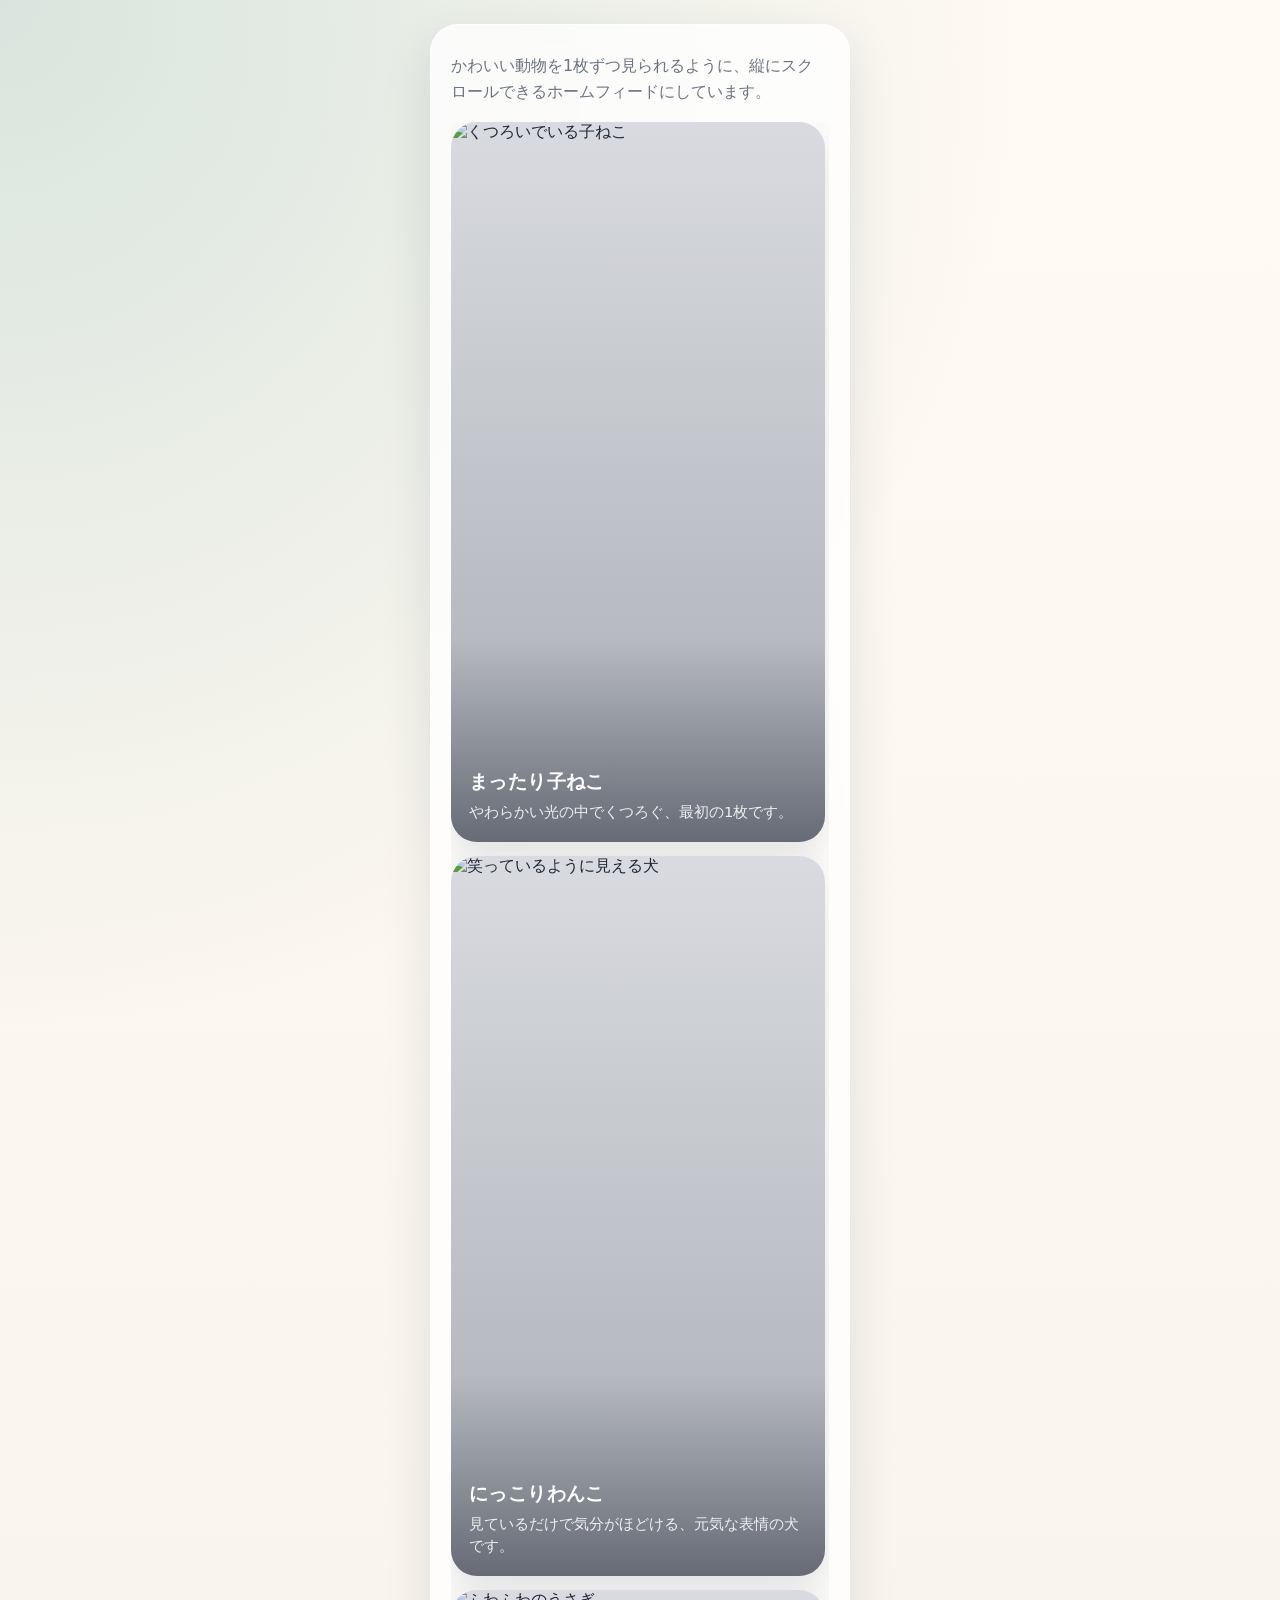
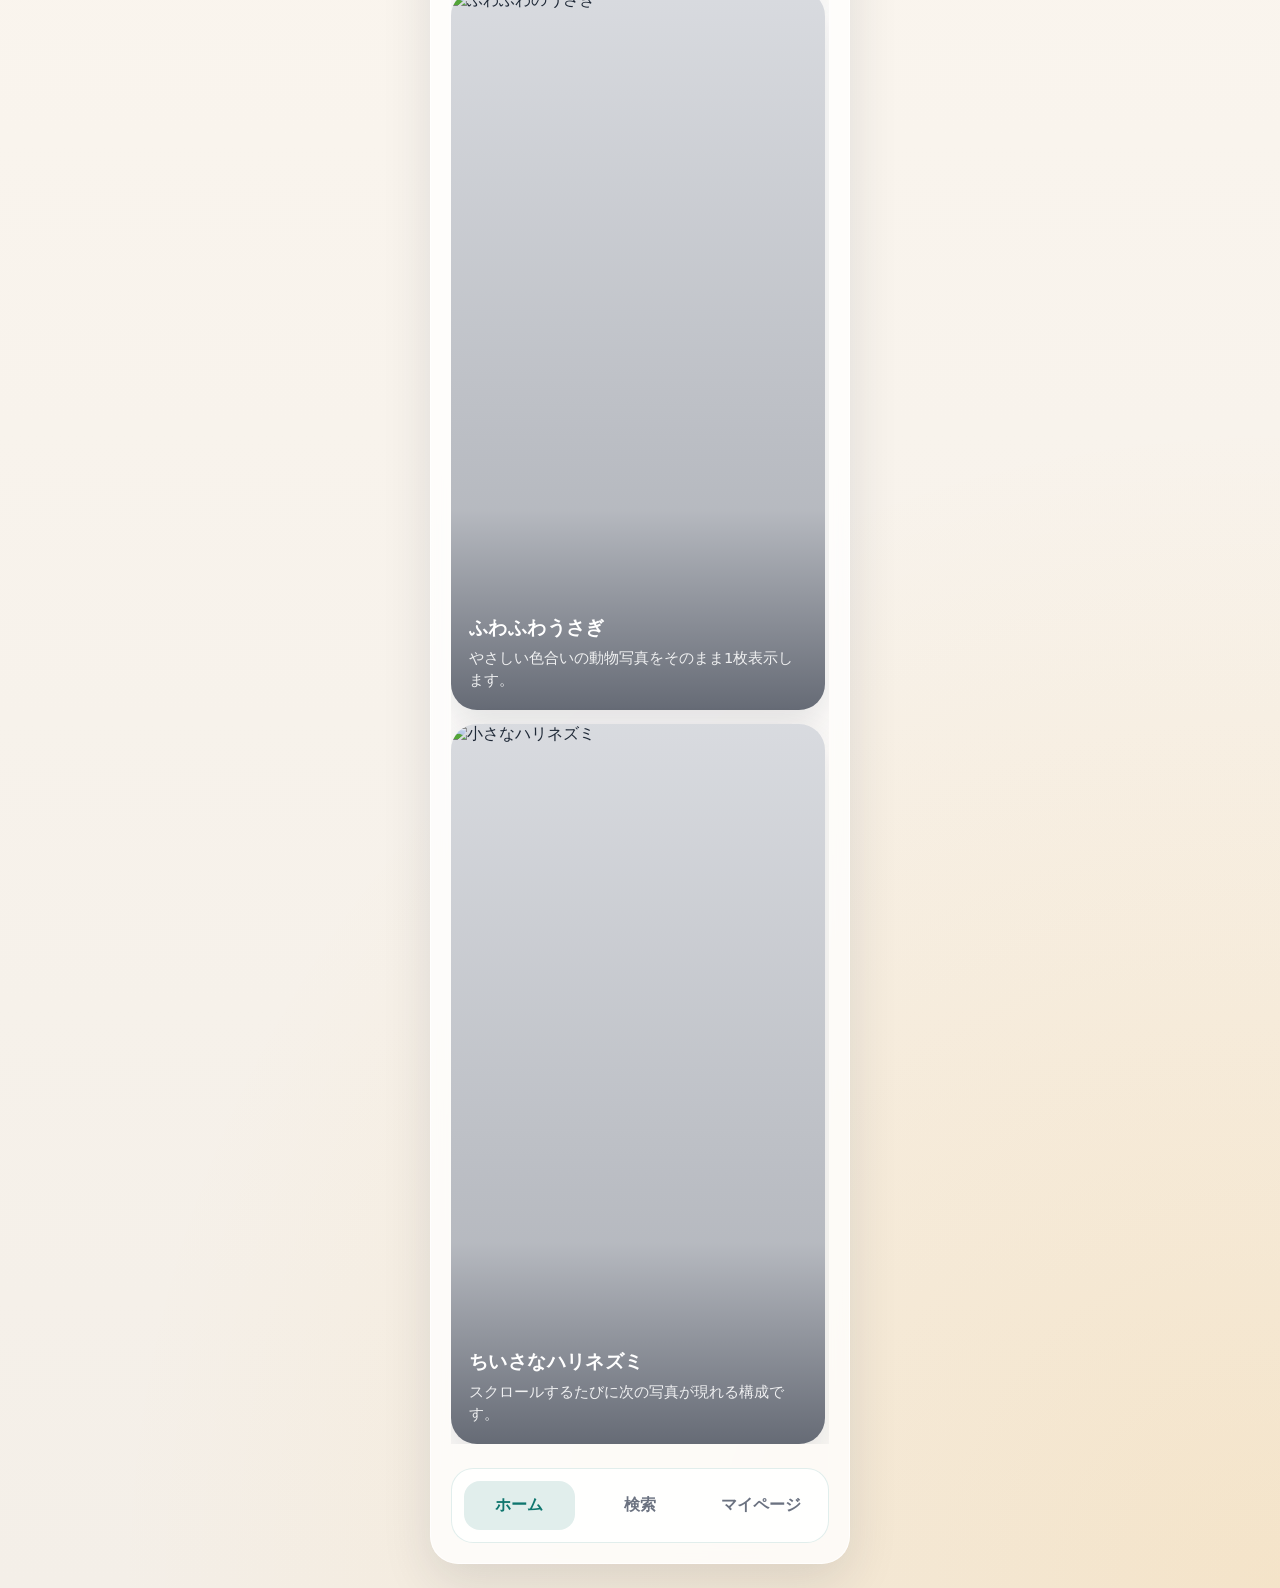
==== commit fd633166: "スプリント2" ====
--- a/index.html
+++ b/index.html
@@ -4,93 +4,411 @@
   <meta charset="UTF-8" />
   <meta name="viewport" content="width=device-width, initial-scale=1.0" />
   <title>teamC-Apps-for-Sharing-Recommendations</title>
-  <link rel="stylesheet" href="styles.css" />
+  <style>
+    :root {
+      color-scheme: light;
+      --bg: #f4efe8;
+      --panel: rgba(255, 255, 255, 0.78);
+      --text: #1f2937;
+      --muted: #6b7280;
+      --accent: #0f766e;
+      --accent-soft: rgba(15, 118, 110, 0.12);
+      --shadow: 0 18px 50px rgba(31, 41, 55, 0.12);
+    }
+
+    * {
+      box-sizing: border-box;
+    }
+
+    body {
+      margin: 0;
+      min-height: 100vh;
+      font-family: system-ui, -apple-system, BlinkMacSystemFont, "Segoe UI", sans-serif;
+      color: var(--text);
+      background:
+        radial-gradient(circle at top left, rgba(15, 118, 110, 0.16), transparent 30%),
+        radial-gradient(circle at bottom right, rgba(245, 158, 11, 0.14), transparent 34%),
+        linear-gradient(180deg, #fffaf3 0%, var(--bg) 100%);
+    }
+
+    .app {
+      min-height: 100vh;
+      display: grid;
+      place-items: center;
+      padding: 24px;
+    }
+
+    .screen {
+      width: min(100%, 420px);
+      min-height: min(100vh - 48px, 760px);
+      background: var(--panel);
+      backdrop-filter: blur(12px);
+      border: 1px solid rgba(255, 255, 255, 0.75);
+      border-radius: 28px;
+      box-shadow: var(--shadow);
+      position: relative;
+      overflow: hidden;
+    }
+
+    .screen::before {
+      content: "";
+      position: absolute;
+      inset: auto -20% -18% auto;
+      width: 180px;
+      height: 180px;
+      border-radius: 50%;
+      background: rgba(15, 118, 110, 0.08);
+      pointer-events: none;
+    }
+
+    .screen__body {
+      min-height: 0;
+      display: grid;
+      grid-template-rows: 1fr auto;
+      padding: 28px 20px 20px;
+      position: relative;
+      z-index: 1;
+    }
+
+    .view {
+      display: none;
+      height: 100%;
+      min-height: 0;
+      align-content: center;
+    }
+
+    .view.is-active {
+      display: grid;
+      gap: 18px;
+      animation: fadeIn 180ms ease-out;
+    }
+
+    .home-view {
+      justify-items: stretch;
+      align-content: stretch;
+      grid-template-rows: auto minmax(0, 1fr);
+      gap: 14px;
+      padding-bottom: 0;
+    }
+
+    .home-copy {
+      font-size: 1rem;
+      color: var(--muted);
+      text-align: left;
+      line-height: 1.6;
+    }
+
+    .home-feed {
+      display: grid;
+      gap: 14px;
+      min-height: 0;
+      overflow-y: auto;
+      padding-right: 4px;
+      scroll-snap-type: y mandatory;
+      scrollbar-width: thin;
+      scrollbar-color: rgba(15, 118, 110, 0.32) transparent;
+    }
+
+    .home-feed::-webkit-scrollbar {
+      width: 8px;
+    }
+
+    .home-feed::-webkit-scrollbar-thumb {
+      background: rgba(15, 118, 110, 0.28);
+      border-radius: 999px;
+    }
+
+    .photo-card {
+      position: relative;
+      min-height: calc(100vh - 180px);
+      border-radius: 26px;
+      overflow: hidden;
+      background: #e5e7eb;
+      box-shadow: 0 16px 36px rgba(31, 41, 55, 0.12);
+      scroll-snap-align: start;
+    }
+
+    .photo-card img {
+      display: block;
+      width: 100%;
+      height: 100%;
+      object-fit: cover;
+    }
+
+    .photo-card::after {
+      content: "";
+      position: absolute;
+      inset: 0;
+      background: linear-gradient(180deg, rgba(17, 24, 39, 0.06) 0%, rgba(17, 24, 39, 0.22) 72%, rgba(17, 24, 39, 0.6) 100%);
+      pointer-events: none;
+    }
+
+    .photo-card__caption {
+      position: absolute;
+      inset: auto 18px 18px;
+      z-index: 1;
+      display: grid;
+      gap: 6px;
+      color: #fff;
+    }
+
+    .photo-card__title {
+      margin: 0;
+      font-size: 1.2rem;
+      font-weight: 800;
+      letter-spacing: 0.02em;
+    }
+
+    .photo-card__meta {
+      margin: 0;
+      font-size: 0.92rem;
+      line-height: 1.55;
+      color: rgba(255, 255, 255, 0.88);
+    }
+
+    .search-view {
+      justify-items: stretch;
+      align-content: start;
+      padding-top: 36px;
+      gap: 14px;
+    }
+
+    .search-input {
+      width: 100%;
+      border-radius: 999px;
+      border: 1px solid rgba(15, 118, 110, 0.16);
+      background: #fff;
+      padding: 15px 18px;
+      color: var(--text);
+      text-align: center;
+      box-shadow: 0 10px 24px rgba(31, 41, 55, 0.07);
+      font: inherit;
+    }
+
+    .search-input::placeholder {
+      color: var(--muted);
+    }
+
+    .search-input:focus-visible {
+      outline: 3px solid rgba(15, 118, 110, 0.28);
+      outline-offset: 2px;
+    }
+
+    .search-history {
+      display: flex;
+      flex-wrap: wrap;
+      gap: 8px;
+      min-height: 30px;
+    }
+
+    .history-chip {
+      appearance: none;
+      border: 1px solid rgba(15, 118, 110, 0.16);
+      border-radius: 999px;
+      background: #fff;
+      color: var(--text);
+      font: inherit;
+      font-size: 0.88rem;
+      padding: 8px 12px;
+      cursor: pointer;
+    }
+
+    .search-results {
+      display: grid;
+      gap: 10px;
+      min-height: 0;
+      max-height: 350px;
+      overflow-y: auto;
+      padding-right: 4px;
+      scrollbar-width: thin;
+      scrollbar-color: rgba(15, 118, 110, 0.32) transparent;
+    }
+
+    .search-results::-webkit-scrollbar {
+      width: 8px;
+    }
+
+    .search-results::-webkit-scrollbar-thumb {
+      background: rgba(15, 118, 110, 0.28);
+      border-radius: 999px;
+    }
+
+    .search-card {
+      display: grid;
+      grid-template-columns: 86px 1fr;
+      align-items: center;
+      gap: 12px;
+      background: rgba(255, 255, 255, 0.88);
+      border: 1px solid rgba(15, 118, 110, 0.1);
+      border-radius: 16px;
+      overflow: hidden;
+      padding: 8px;
+    }
+
+    .search-card img {
+      width: 86px;
+      height: 66px;
+      object-fit: cover;
+      border-radius: 10px;
+      background: #e5e7eb;
+    }
+
+    .search-card__title {
+      margin: 0;
+      font-size: 0.98rem;
+      font-weight: 700;
+      line-height: 1.35;
+    }
+
+    .search-card__meta {
+      margin: 4px 0 0;
+      font-size: 0.84rem;
+      color: var(--muted);
+      line-height: 1.4;
+    }
+
+    .search-empty {
+      margin: 0;
+      text-align: center;
+      color: var(--muted);
+      padding: 20px 10px;
+      border-radius: 14px;
+      background: rgba(255, 255, 255, 0.8);
+      border: 1px solid rgba(15, 118, 110, 0.1);
+    }
+
+    .mypage-view {
+      justify-items: center;
+      align-content: center;
+      gap: 14px;
+    }
+
+    .label-box {
+      padding: 18px 26px;
+      border-radius: 20px;
+      background: rgba(255, 255, 255, 0.84);
+      border: 1px solid rgba(15, 118, 110, 0.12);
+      box-shadow: 0 10px 30px rgba(31, 41, 55, 0.08);
+      font-weight: 700;
+      letter-spacing: 0.04em;
+    }
+
+    .search-field {
+      width: min(100%, 320px);
+      border-radius: 999px;
+      border: 1px solid rgba(15, 118, 110, 0.16);
+      background: #fff;
+      padding: 15px 18px;
+      color: var(--muted);
+      text-align: center;
+      box-shadow: 0 10px 24px rgba(31, 41, 55, 0.07);
+    }
+
+    .section-list {
+      display: grid;
+      gap: 10px;
+      width: min(100%, 320px);
+    }
+
+    .section-item {
+      padding: 14px 18px;
+      border-radius: 16px;
+      background: rgba(255, 255, 255, 0.88);
+      border: 1px solid rgba(15, 118, 110, 0.1);
+      text-align: center;
+      color: var(--text);
+      font-weight: 600;
+    }
+
+    .nav {
+      display: grid;
+      grid-template-columns: repeat(3, 1fr);
+      gap: 10px;
+      align-self: end;
+      margin-top: 24px;
+      padding: 12px;
+      border-radius: 22px;
+      background: rgba(255, 255, 255, 0.85);
+      border: 1px solid rgba(15, 118, 110, 0.12);
+    }
+
+    .nav button {
+      appearance: none;
+      border: 0;
+      background: transparent;
+      color: var(--muted);
+      font: inherit;
+      font-weight: 700;
+      padding: 14px 10px;
+      border-radius: 16px;
+      cursor: pointer;
+    }
+
+    .nav button.is-active {
+      color: var(--accent);
+      background: var(--accent-soft);
+    }
+
+    .nav button:focus-visible {
+      outline: 3px solid rgba(15, 118, 110, 0.28);
+      outline-offset: 2px;
+    }
+
+    @keyframes fadeIn {
+      from {
+        opacity: 0;
+        transform: translateY(6px);
+      }
+      to {
+        opacity: 1;
+        transform: translateY(0);
+      }
+    }
+
+    @media (max-width: 480px) {
+      .app {
+        padding: 0;
+      }
+
+      .screen {
+        width: 100%;
+        min-height: 100vh;
+        border-radius: 0;
+      }
+
+      .screen__body {
+        padding: 20px 16px 16px;
+      }
+    }
+  </style>
 </head>
-
 <body>
-  <main class="app" aria-label="teamC アプリ">
-    <section class="screen">
+  <main class="app">
+    <section class="screen" aria-label="アプリ画面">
       <div class="screen__body">
-        <section class="view login-view is-active" data-view="login" aria-label="ログイン画面">
-          <h1>ログイン</h1>
-          <p class="subtitle">IDとパスワードを入力してください</p>
-
-          <form class="form" id="loginForm" novalidate>
-            <label for="userId">
-              ID入力
-              <input id="userId" name="userId" type="text" autocomplete="username" required />
-            </label>
-
-            <label for="password">
-              パスワード入力
-              <input id="password" name="password" type="password" autocomplete="current-password" required />
-            </label>
-
-            <button type="submit">ログイン</button>
-            <p class="error" id="errorMessage" aria-live="polite"></p>
-          </form>
-        </section>
-
-        <section class="view home-view" data-view="home" aria-label="ホーム画面">
-          <p class="home-copy">みんなのおすすめを1枚ずつ見られる、縦スクロールのフィードです。</p>
+        <div class="view home-view is-active" data-view="home" aria-label="ホーム画面">
+          <div class="home-copy">かわいい動物を1枚ずつ見られるように、縦にスクロールできるホームフィードにしています。</div>
           <div class="home-feed" data-home-feed></div>
-        </section>
-
-        <section class="view search-view" data-view="search" aria-label="検索画面">
-          <div class="search-field">渋谷 カフェ 静か</div>
-          <div class="search-section">
-            <h2 class="section-heading">最近の検索</h2>
-            <div class="chip-list">
-              <span class="chip">カフェ</span>
-              <span class="chip">ランチ</span>
-              <span class="chip">週末のおでかけ</span>
-              <span class="chip">穴場スポット</span>
-            </div>
+        </div>
+
+        <div class="view search-view" data-view="search" aria-label="検索画面">
+          <input class="search-input" type="search" data-search-input placeholder="動物名で検索（例: 犬、猫）" aria-label="動物検索" />
+          <div class="label-box">検索履歴</div>
+          <div class="search-history" data-search-history></div>
+          <div class="search-results" data-search-results aria-live="polite"></div>
+        </div>
+
+        <div class="view mypage-view" data-view="mypage" aria-label="マイページ画面">
+          <div class="label-box">アイコン</div>
+          <div class="section-list">
+            <div class="section-item">閲覧履歴</div>
+            <div class="section-item">いいね欄</div>
+            <div class="section-item">プロフィール</div>
           </div>
-          <div class="search-section">
-            <h2 class="section-heading">おすすめ候補</h2>
-            <div class="section-list compact">
-              <div class="section-item">駅近でゆっくりできるカフェ</div>
-              <div class="section-item">写真映えするランチスポット</div>
-              <div class="section-item">ひとりでも入りやすい店</div>
-            </div>
-          </div>
-        </section>
-
-        <section class="view mypage-view" data-view="mypage" aria-label="マイページ画面">
-          <div class="profile-card">
-            <div class="profile-avatar">R</div>
-            <div>
-              <div class="profile-name">Rina / @rina_reco</div>
-              <div class="profile-bio">行ってよかった場所をまとめて共有。カフェ、ランチ、週末の小さなおでかけが中心です。</div>
-            </div>
-          </div>
-          <div class="stats-grid">
-            <div class="stat-card">
-              <span class="stat-value">128</span>
-              <span class="stat-label">投稿</span>
-            </div>
-            <div class="stat-card">
-              <span class="stat-value">842</span>
-              <span class="stat-label">フォロワー</span>
-            </div>
-            <div class="stat-card">
-              <span class="stat-value">61</span>
-              <span class="stat-label">保存</span>
-            </div>
-          </div>
-          <div class="search-section">
-            <h2 class="section-heading">最近見た投稿</h2>
-            <div class="section-list compact">
-              <div class="section-item">中目黒の静かなカフェ</div>
-              <div class="section-item">下北沢の週末ランチ</div>
-              <div class="section-item">代々木公園の散歩コース</div>
-            </div>
-          </div>
-        </section>
-
-        <nav class="nav" aria-label="画面切り替え" hidden>
-          <button type="button" data-target="home" class="is-active" aria-pressed="true">ホーム</button>
+        </div>
+
+        <nav class="nav" aria-label="メインナビゲーション">
+          <button type="button" class="is-active" data-target="home" aria-pressed="true">ホーム</button>
           <button type="button" data-target="search" aria-pressed="false">検索</button>
           <button type="button" data-target="mypage" aria-pressed="false">マイページ</button>
         </nav>
@@ -98,6 +416,196 @@
     </section>
   </main>
 
-  <script src="script.js"></script>
+  <script>
+    const navButtons = Array.from(document.querySelectorAll(".nav button"));
+    const views = Array.from(document.querySelectorAll(".view"));
+    const homeFeed = document.querySelector("[data-home-feed]");
+    const searchInput = document.querySelector("[data-search-input]");
+    const searchHistory = document.querySelector("[data-search-history]");
+    const searchResults = document.querySelector("[data-search-results]");
+
+    const photoItems = [
+      {
+        title: "まったり子ねこ",
+        meta: "やわらかい光の中でくつろぐ、最初の1枚です。",
+        src: "https://loremflickr.com/900/1200/cat?lock=1",
+        alt: "くつろいでいる子ねこ",
+      },
+      {
+        title: "にっこりわんこ",
+        meta: "見ているだけで気分がほどける、元気な表情の犬です。",
+        src: "https://loremflickr.com/900/1200/dog?lock=2",
+        alt: "笑っているように見える犬",
+      },
+      {
+        title: "ふわふわうさぎ",
+        meta: "やさしい色合いの動物写真をそのまま1枚表示します。",
+        src: "https://loremflickr.com/900/1200/rabbit?lock=3",
+        alt: "ふわふわのうさぎ",
+      },
+      {
+        title: "ちいさなハリネズミ",
+        meta: "スクロールするたびに次の写真が現れる構成です。",
+        src: "https://loremflickr.com/900/1200/hedgehog?lock=4",
+        alt: "小さなハリネズミ",
+      },
+    ];
+
+    const searchPhotoItems = [
+      { title: "のんびり子猫", meta: "日向ぼっこ中の猫", src: "https://loremflickr.com/640/480/cat?lock=11", alt: "日向ぼっこをする猫" },
+      { title: "甘えんぼ猫", meta: "カメラを見つめる猫", src: "https://loremflickr.com/640/480/cat?lock=12", alt: "見つめる猫" },
+      { title: "元気な犬", meta: "公園で遊ぶわんこ", src: "https://loremflickr.com/640/480/dog?lock=13", alt: "走る犬" },
+      { title: "笑顔の犬", meta: "にっこりした表情", src: "https://loremflickr.com/640/480/dog?lock=14", alt: "笑顔の犬" },
+      { title: "ふわふわうさぎ", meta: "小さなうさぎのアップ", src: "https://loremflickr.com/640/480/rabbit?lock=15", alt: "うさぎ" },
+      { title: "森のリス", meta: "木の上のリス", src: "https://loremflickr.com/640/480/squirrel?lock=16", alt: "リス" },
+      { title: "かわいいハムスター", meta: "ひまわりの種を持つ", src: "https://loremflickr.com/640/480/hamster?lock=17", alt: "ハムスター" },
+      { title: "ころころハリネズミ", meta: "丸まった姿がかわいい", src: "https://loremflickr.com/640/480/hedgehog?lock=18", alt: "ハリネズミ" },
+      { title: "お昼寝パンダ", meta: "ゆったり眠る姿", src: "https://loremflickr.com/640/480/panda?lock=19", alt: "パンダ" },
+      { title: "やさしいコアラ", meta: "木につかまるコアラ", src: "https://loremflickr.com/640/480/koala?lock=20", alt: "コアラ" },
+      { title: "小さな小鳥", meta: "枝に止まる小鳥", src: "https://loremflickr.com/640/480/bird?lock=21", alt: "小鳥" },
+      { title: "白いアルパカ", meta: "もこもこな毛並み", src: "https://loremflickr.com/640/480/alpaca?lock=22", alt: "アルパカ" },
+      { title: "もふもふひつじ", meta: "草原で過ごす羊", src: "https://loremflickr.com/640/480/sheep?lock=23", alt: "羊" },
+      { title: "ちいさなヤギ", meta: "元気いっぱいの子ヤギ", src: "https://loremflickr.com/640/480/goat?lock=24", alt: "ヤギ" },
+      { title: "凛々しい馬", meta: "風になびくたてがみ", src: "https://loremflickr.com/640/480/horse?lock=25", alt: "馬" },
+      { title: "泳ぐイルカ", meta: "青い海のイルカ", src: "https://loremflickr.com/640/480/dolphin?lock=26", alt: "イルカ" },
+      { title: "まんまるアザラシ", meta: "氷の上で休む", src: "https://loremflickr.com/640/480/seal?lock=27", alt: "アザラシ" },
+      { title: "わくわくペンギン", meta: "よちよち歩き", src: "https://loremflickr.com/640/480/penguin?lock=28", alt: "ペンギン" },
+      { title: "気ままなきつね", meta: "草原を歩くキツネ", src: "https://loremflickr.com/640/480/fox?lock=29", alt: "キツネ" },
+      { title: "夜のふくろう", meta: "静かにたたずむ", src: "https://loremflickr.com/640/480/owl?lock=30", alt: "フクロウ" },
+    ];
+
+    const searchHistoryTerms = [];
+
+    if (homeFeed) {
+      homeFeed.innerHTML = photoItems
+        .map(
+          (item) => `
+            <article class="photo-card">
+              <img src="${item.src}" alt="${item.alt}" loading="lazy" />
+              <div class="photo-card__caption">
+                <h2 class="photo-card__title">${item.title}</h2>
+                <p class="photo-card__meta">${item.meta}</p>
+              </div>
+            </article>
+          `,
+        )
+        .join("");
+    }
+
+    const matchesKeyword = (item, keyword) => {
+      if (!keyword) {
+        return true;
+      }
+
+      const normalizedKeyword = keyword.toLowerCase();
+      return [item.title, item.meta, item.alt]
+        .some((text) => text.toLowerCase().includes(normalizedKeyword));
+    };
+
+    const renderSearchHistory = () => {
+      if (!searchHistory) {
+        return;
+      }
+
+      if (searchHistoryTerms.length === 0) {
+        searchHistory.innerHTML = '<p class="search-card__meta">まだ履歴はありません</p>';
+        return;
+      }
+
+      searchHistory.innerHTML = searchHistoryTerms
+        .map((term) => `<button type="button" class="history-chip" data-term="${term}">${term}</button>`)
+        .join("");
+    };
+
+    const renderSearchResults = (keyword) => {
+      if (!searchResults) {
+        return;
+      }
+
+      const normalizedKeyword = keyword.trim().toLowerCase();
+      const filteredItems = searchPhotoItems.filter((item) => matchesKeyword(item, normalizedKeyword));
+
+      if (filteredItems.length === 0) {
+        searchResults.innerHTML = '<p class="search-empty">該当する写真がありません。別のキーワードを試してください。</p>';
+        return;
+      }
+
+      searchResults.innerHTML = filteredItems
+        .map(
+          (item) => `
+            <article class="search-card">
+              <img src="${item.src}" alt="${item.alt}" loading="lazy" />
+              <div>
+                <h3 class="search-card__title">${item.title}</h3>
+                <p class="search-card__meta">${item.meta}</p>
+              </div>
+            </article>
+          `,
+        )
+        .join("");
+    };
+
+    const addHistoryTerm = (term) => {
+      if (!term) {
+        return;
+      }
+
+      const existingIndex = searchHistoryTerms.indexOf(term);
+      if (existingIndex >= 0) {
+        searchHistoryTerms.splice(existingIndex, 1);
+      }
+
+      searchHistoryTerms.unshift(term);
+      searchHistoryTerms.splice(5);
+      renderSearchHistory();
+    };
+
+    if (searchInput) {
+      searchInput.addEventListener("input", () => {
+        renderSearchResults(searchInput.value);
+      });
+
+      searchInput.addEventListener("keydown", (event) => {
+        if (event.key === "Enter") {
+          addHistoryTerm(searchInput.value.trim());
+        }
+      });
+    }
+
+    if (searchHistory) {
+      searchHistory.addEventListener("click", (event) => {
+        const target = event.target.closest(".history-chip");
+
+        if (!target || !searchInput) {
+          return;
+        }
+
+        const term = target.dataset.term || "";
+        searchInput.value = term;
+        renderSearchResults(term);
+      });
+    }
+
+    renderSearchHistory();
+    renderSearchResults("");
+
+    const setActiveView = (target) => {
+      navButtons.forEach((button) => {
+        const isActive = button.dataset.target === target;
+        button.classList.toggle("is-active", isActive);
+        button.setAttribute("aria-pressed", String(isActive));
+      });
+
+      views.forEach((view) => {
+        view.classList.toggle("is-active", view.dataset.view === target);
+      });
+    };
+
+    navButtons.forEach((button) => {
+      button.addEventListener("click", () => {
+        setActiveView(button.dataset.target);
+      });
+    });
+  </script>
 </body>
 </html>
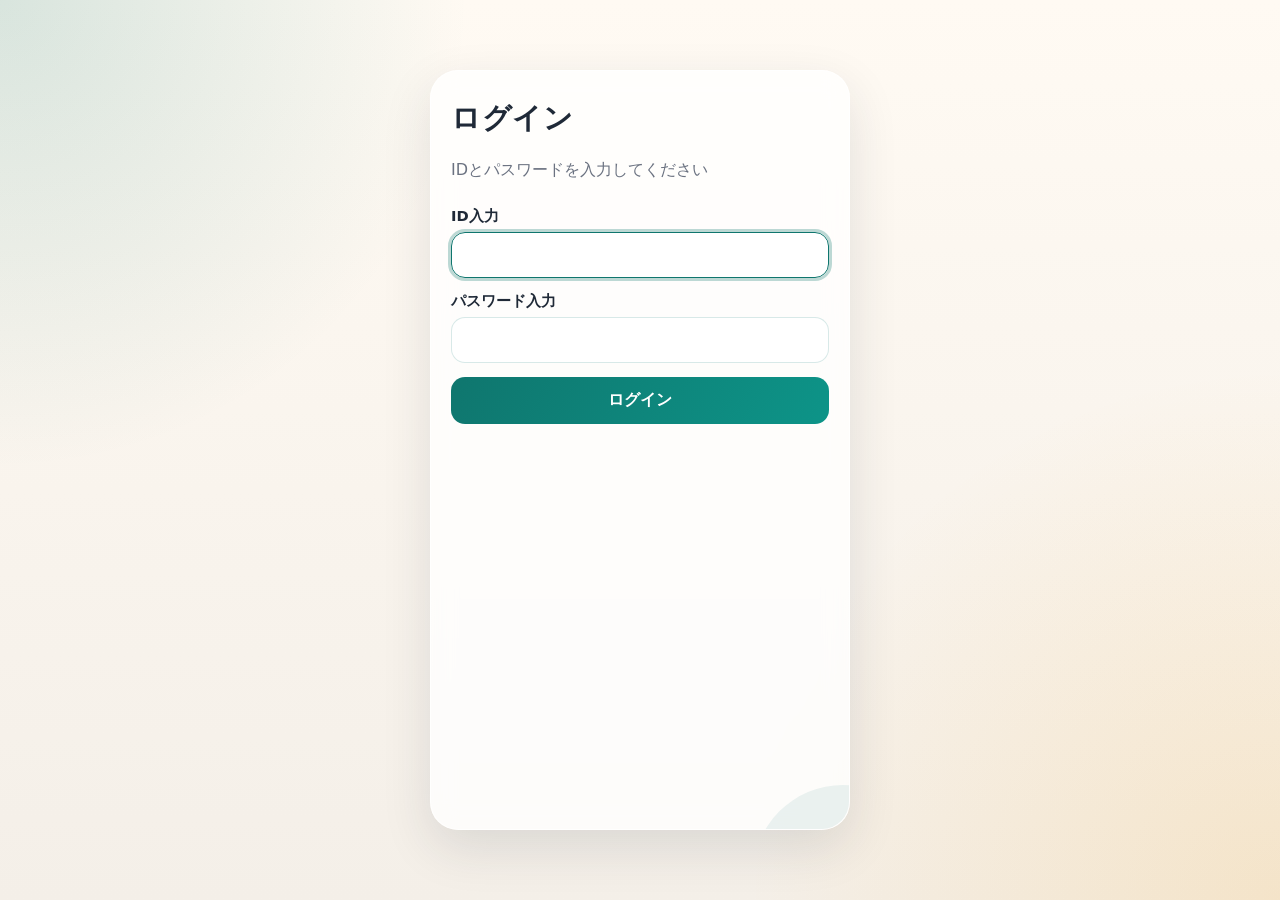
==== commit bde45d51: "画面遷移修正" ====
--- a/index.html
+++ b/index.html
@@ -4,608 +4,36 @@
   <meta charset="UTF-8" />
   <meta name="viewport" content="width=device-width, initial-scale=1.0" />
   <title>teamC-Apps-for-Sharing-Recommendations</title>
-  <style>
-    :root {
-      color-scheme: light;
-      --bg: #f4efe8;
-      --panel: rgba(255, 255, 255, 0.78);
-      --text: #1f2937;
-      --muted: #6b7280;
-      --accent: #0f766e;
-      --accent-soft: rgba(15, 118, 110, 0.12);
-      --shadow: 0 18px 50px rgba(31, 41, 55, 0.12);
-    }
+  <link rel="stylesheet" href="styles.css" />
+</head>
 
-    * {
-      box-sizing: border-box;
-    }
+<body>
+  <main class="app" aria-label="teamC アプリ">
+    <section class="screen">
+      <div class="screen__body">
+        <section class="view login-view is-active" data-view="login" aria-label="ログイン画面">
+          <h1>ログイン</h1>
+          <p class="subtitle">IDとパスワードを入力してください</p>
 
-    body {
-      margin: 0;
-      min-height: 100vh;
-      font-family: system-ui, -apple-system, BlinkMacSystemFont, "Segoe UI", sans-serif;
-      color: var(--text);
-      background:
-        radial-gradient(circle at top left, rgba(15, 118, 110, 0.16), transparent 30%),
-        radial-gradient(circle at bottom right, rgba(245, 158, 11, 0.14), transparent 34%),
-        linear-gradient(180deg, #fffaf3 0%, var(--bg) 100%);
-    }
+          <form class="form" id="loginForm" novalidate>
+            <label for="userId">
+              ID入力
+              <input id="userId" name="userId" type="text" autocomplete="username" required />
+            </label>
 
-    .app {
-      min-height: 100vh;
-      display: grid;
-      place-items: center;
-      padding: 24px;
-    }
+            <label for="password">
+              パスワード入力
+              <input id="password" name="password" type="password" autocomplete="current-password" required />
+            </label>
 
-    .screen {
-      width: min(100%, 420px);
-      min-height: min(100vh - 48px, 760px);
-      background: var(--panel);
-      backdrop-filter: blur(12px);
-      border: 1px solid rgba(255, 255, 255, 0.75);
-      border-radius: 28px;
-      box-shadow: var(--shadow);
-      position: relative;
-      overflow: hidden;
-    }
-
-    .screen::before {
-      content: "";
-      position: absolute;
-      inset: auto -20% -18% auto;
-      width: 180px;
-      height: 180px;
-      border-radius: 50%;
-      background: rgba(15, 118, 110, 0.08);
-      pointer-events: none;
-    }
-
-    .screen__body {
-      min-height: 0;
-      display: grid;
-      grid-template-rows: 1fr auto;
-      padding: 28px 20px 20px;
-      position: relative;
-      z-index: 1;
-    }
-
-    .view {
-      display: none;
-      height: 100%;
-      min-height: 0;
-      align-content: center;
-    }
-
-    .view.is-active {
-      display: grid;
-      gap: 18px;
-      animation: fadeIn 180ms ease-out;
-    }
-
-    .home-view {
-      justify-items: stretch;
-      align-content: stretch;
-      grid-template-rows: auto minmax(0, 1fr);
-      gap: 14px;
-      padding-bottom: 0;
-    }
-
-    .home-copy {
-      font-size: 1rem;
-      color: var(--muted);
-      text-align: left;
-      line-height: 1.6;
-    }
-
-    .home-feed {
-      display: grid;
-      gap: 14px;
-      min-height: 0;
-      overflow-y: auto;
-      padding-right: 4px;
-      scroll-snap-type: y mandatory;
-      scrollbar-width: thin;
-      scrollbar-color: rgba(15, 118, 110, 0.32) transparent;
-    }
-
-    .home-feed::-webkit-scrollbar {
-      width: 8px;
-    }
-
-    .home-feed::-webkit-scrollbar-thumb {
-      background: rgba(15, 118, 110, 0.28);
-      border-radius: 999px;
-    }
-
-    .photo-card {
-      position: relative;
-      min-height: calc(100vh - 180px);
-      border-radius: 26px;
-      overflow: hidden;
-      background: #e5e7eb;
-      box-shadow: 0 16px 36px rgba(31, 41, 55, 0.12);
-      scroll-snap-align: start;
-    }
-
-    .photo-card img {
-      display: block;
-      width: 100%;
-      height: 100%;
-      object-fit: cover;
-    }
-
-    .photo-card::after {
-      content: "";
-      position: absolute;
-      inset: 0;
-      background: linear-gradient(180deg, rgba(17, 24, 39, 0.06) 0%, rgba(17, 24, 39, 0.22) 72%, rgba(17, 24, 39, 0.6) 100%);
-      pointer-events: none;
-    }
-
-    .photo-card__caption {
-      position: absolute;
-      inset: auto 18px 18px;
-      z-index: 1;
-      display: grid;
-      gap: 6px;
-      color: #fff;
-    }
-
-    .photo-card__title {
-      margin: 0;
-      font-size: 1.2rem;
-      font-weight: 800;
-      letter-spacing: 0.02em;
-    }
-
-    .photo-card__meta {
-      margin: 0;
-      font-size: 0.92rem;
-      line-height: 1.55;
-      color: rgba(255, 255, 255, 0.88);
-    }
-
-    .search-view {
-      justify-items: stretch;
-      align-content: start;
-      padding-top: 36px;
-      gap: 14px;
-    }
-
-    .search-input {
-      width: 100%;
-      border-radius: 999px;
-      border: 1px solid rgba(15, 118, 110, 0.16);
-      background: #fff;
-      padding: 15px 18px;
-      color: var(--text);
-      text-align: center;
-      box-shadow: 0 10px 24px rgba(31, 41, 55, 0.07);
-      font: inherit;
-    }
-
-    .search-input::placeholder {
-      color: var(--muted);
-    }
-
-    .search-input:focus-visible {
-      outline: 3px solid rgba(15, 118, 110, 0.28);
-      outline-offset: 2px;
-    }
-
-    .search-history {
-      display: flex;
-      flex-wrap: wrap;
-      gap: 8px;
-      min-height: 30px;
-    }
-
-    .history-chip {
-      appearance: none;
-      border: 1px solid rgba(15, 118, 110, 0.16);
-      border-radius: 999px;
-      background: #fff;
-      color: var(--text);
-      font: inherit;
-      font-size: 0.88rem;
-      padding: 8px 12px;
-      cursor: pointer;
-    }
-
-    .search-results {
-      display: grid;
-      gap: 10px;
-      min-height: 0;
-      max-height: 350px;
-      overflow-y: auto;
-      padding-right: 4px;
-      scrollbar-width: thin;
-      scrollbar-color: rgba(15, 118, 110, 0.32) transparent;
-    }
-
-    .search-results::-webkit-scrollbar {
-      width: 8px;
-    }
-
-    .search-results::-webkit-scrollbar-thumb {
-      background: rgba(15, 118, 110, 0.28);
-      border-radius: 999px;
-    }
-
-    .search-card {
-      display: grid;
-      grid-template-columns: 86px 1fr;
-      align-items: center;
-      gap: 12px;
-      background: rgba(255, 255, 255, 0.88);
-      border: 1px solid rgba(15, 118, 110, 0.1);
-      border-radius: 16px;
-      overflow: hidden;
-      padding: 8px;
-    }
-
-    .search-card img {
-      width: 86px;
-      height: 66px;
-      object-fit: cover;
-      border-radius: 10px;
-      background: #e5e7eb;
-    }
-
-    .search-card__title {
-      margin: 0;
-      font-size: 0.98rem;
-      font-weight: 700;
-      line-height: 1.35;
-    }
-
-    .search-card__meta {
-      margin: 4px 0 0;
-      font-size: 0.84rem;
-      color: var(--muted);
-      line-height: 1.4;
-    }
-
-    .search-empty {
-      margin: 0;
-      text-align: center;
-      color: var(--muted);
-      padding: 20px 10px;
-      border-radius: 14px;
-      background: rgba(255, 255, 255, 0.8);
-      border: 1px solid rgba(15, 118, 110, 0.1);
-    }
-
-    .mypage-view {
-      justify-items: center;
-      align-content: center;
-      gap: 14px;
-    }
-
-    .label-box {
-      padding: 18px 26px;
-      border-radius: 20px;
-      background: rgba(255, 255, 255, 0.84);
-      border: 1px solid rgba(15, 118, 110, 0.12);
-      box-shadow: 0 10px 30px rgba(31, 41, 55, 0.08);
-      font-weight: 700;
-      letter-spacing: 0.04em;
-    }
-
-    .search-field {
-      width: min(100%, 320px);
-      border-radius: 999px;
-      border: 1px solid rgba(15, 118, 110, 0.16);
-      background: #fff;
-      padding: 15px 18px;
-      color: var(--muted);
-      text-align: center;
-      box-shadow: 0 10px 24px rgba(31, 41, 55, 0.07);
-    }
-
-    .section-list {
-      display: grid;
-      gap: 10px;
-      width: min(100%, 320px);
-    }
-
-    .section-item {
-      padding: 14px 18px;
-      border-radius: 16px;
-      background: rgba(255, 255, 255, 0.88);
-      border: 1px solid rgba(15, 118, 110, 0.1);
-      text-align: center;
-      color: var(--text);
-      font-weight: 600;
-    }
-
-    .nav {
-      display: grid;
-      grid-template-columns: repeat(3, 1fr);
-      gap: 10px;
-      align-self: end;
-      margin-top: 24px;
-      padding: 12px;
-      border-radius: 22px;
-      background: rgba(255, 255, 255, 0.85);
-      border: 1px solid rgba(15, 118, 110, 0.12);
-    }
-
-    .nav button {
-      appearance: none;
-      border: 0;
-      background: transparent;
-      color: var(--muted);
-      font: inherit;
-      font-weight: 700;
-      padding: 14px 10px;
-      border-radius: 16px;
-      cursor: pointer;
-    }
-
-    .nav button.is-active {
-      color: var(--accent);
-      background: var(--accent-soft);
-    }
-
-    .nav button:focus-visible {
-      outline: 3px solid rgba(15, 118, 110, 0.28);
-      outline-offset: 2px;
-    }
-
-    @keyframes fadeIn {
-      from {
-        opacity: 0;
-        transform: translateY(6px);
-      }
-      to {
-        opacity: 1;
-        transform: translateY(0);
-      }
-    }
-
-    @media (max-width: 480px) {
-      .app {
-        padding: 0;
-      }
-
-      .screen {
-        width: 100%;
-        min-height: 100vh;
-        border-radius: 0;
-      }
-
-      .screen__body {
-        padding: 20px 16px 16px;
-      }
-    }
-  </style>
-</head>
-<body>
-  <main class="app">
-    <section class="screen" aria-label="アプリ画面">
-      <div class="screen__body">
-        <div class="view home-view is-active" data-view="home" aria-label="ホーム画面">
-          <div class="home-copy">かわいい動物を1枚ずつ見られるように、縦にスクロールできるホームフィードにしています。</div>
-          <div class="home-feed" data-home-feed></div>
-        </div>
-
-        <div class="view search-view" data-view="search" aria-label="検索画面">
-          <input class="search-input" type="search" data-search-input placeholder="動物名で検索（例: 犬、猫）" aria-label="動物検索" />
-          <div class="label-box">検索履歴</div>
-          <div class="search-history" data-search-history></div>
-          <div class="search-results" data-search-results aria-live="polite"></div>
-        </div>
-
-        <div class="view mypage-view" data-view="mypage" aria-label="マイページ画面">
-          <div class="label-box">アイコン</div>
-          <div class="section-list">
-            <div class="section-item">閲覧履歴</div>
-            <div class="section-item">いいね欄</div>
-            <div class="section-item">プロフィール</div>
-          </div>
-        </div>
-
-        <nav class="nav" aria-label="メインナビゲーション">
-          <button type="button" class="is-active" data-target="home" aria-pressed="true">ホーム</button>
-          <button type="button" data-target="search" aria-pressed="false">検索</button>
-          <button type="button" data-target="mypage" aria-pressed="false">マイページ</button>
-        </nav>
+            <button type="submit">ログイン</button>
+            <p class="error" id="errorMessage" aria-live="polite"></p>
+          </form>
+        </section>
       </div>
     </section>
   </main>
 
-  <script>
-    const navButtons = Array.from(document.querySelectorAll(".nav button"));
-    const views = Array.from(document.querySelectorAll(".view"));
-    const homeFeed = document.querySelector("[data-home-feed]");
-    const searchInput = document.querySelector("[data-search-input]");
-    const searchHistory = document.querySelector("[data-search-history]");
-    const searchResults = document.querySelector("[data-search-results]");
-
-    const photoItems = [
-      {
-        title: "まったり子ねこ",
-        meta: "やわらかい光の中でくつろぐ、最初の1枚です。",
-        src: "https://loremflickr.com/900/1200/cat?lock=1",
-        alt: "くつろいでいる子ねこ",
-      },
-      {
-        title: "にっこりわんこ",
-        meta: "見ているだけで気分がほどける、元気な表情の犬です。",
-        src: "https://loremflickr.com/900/1200/dog?lock=2",
-        alt: "笑っているように見える犬",
-      },
-      {
-        title: "ふわふわうさぎ",
-        meta: "やさしい色合いの動物写真をそのまま1枚表示します。",
-        src: "https://loremflickr.com/900/1200/rabbit?lock=3",
-        alt: "ふわふわのうさぎ",
-      },
-      {
-        title: "ちいさなハリネズミ",
-        meta: "スクロールするたびに次の写真が現れる構成です。",
-        src: "https://loremflickr.com/900/1200/hedgehog?lock=4",
-        alt: "小さなハリネズミ",
-      },
-    ];
-
-    const searchPhotoItems = [
-      { title: "のんびり子猫", meta: "日向ぼっこ中の猫", src: "https://loremflickr.com/640/480/cat?lock=11", alt: "日向ぼっこをする猫" },
-      { title: "甘えんぼ猫", meta: "カメラを見つめる猫", src: "https://loremflickr.com/640/480/cat?lock=12", alt: "見つめる猫" },
-      { title: "元気な犬", meta: "公園で遊ぶわんこ", src: "https://loremflickr.com/640/480/dog?lock=13", alt: "走る犬" },
-      { title: "笑顔の犬", meta: "にっこりした表情", src: "https://loremflickr.com/640/480/dog?lock=14", alt: "笑顔の犬" },
-      { title: "ふわふわうさぎ", meta: "小さなうさぎのアップ", src: "https://loremflickr.com/640/480/rabbit?lock=15", alt: "うさぎ" },
-      { title: "森のリス", meta: "木の上のリス", src: "https://loremflickr.com/640/480/squirrel?lock=16", alt: "リス" },
-      { title: "かわいいハムスター", meta: "ひまわりの種を持つ", src: "https://loremflickr.com/640/480/hamster?lock=17", alt: "ハムスター" },
-      { title: "ころころハリネズミ", meta: "丸まった姿がかわいい", src: "https://loremflickr.com/640/480/hedgehog?lock=18", alt: "ハリネズミ" },
-      { title: "お昼寝パンダ", meta: "ゆったり眠る姿", src: "https://loremflickr.com/640/480/panda?lock=19", alt: "パンダ" },
-      { title: "やさしいコアラ", meta: "木につかまるコアラ", src: "https://loremflickr.com/640/480/koala?lock=20", alt: "コアラ" },
-      { title: "小さな小鳥", meta: "枝に止まる小鳥", src: "https://loremflickr.com/640/480/bird?lock=21", alt: "小鳥" },
-      { title: "白いアルパカ", meta: "もこもこな毛並み", src: "https://loremflickr.com/640/480/alpaca?lock=22", alt: "アルパカ" },
-      { title: "もふもふひつじ", meta: "草原で過ごす羊", src: "https://loremflickr.com/640/480/sheep?lock=23", alt: "羊" },
-      { title: "ちいさなヤギ", meta: "元気いっぱいの子ヤギ", src: "https://loremflickr.com/640/480/goat?lock=24", alt: "ヤギ" },
-      { title: "凛々しい馬", meta: "風になびくたてがみ", src: "https://loremflickr.com/640/480/horse?lock=25", alt: "馬" },
-      { title: "泳ぐイルカ", meta: "青い海のイルカ", src: "https://loremflickr.com/640/480/dolphin?lock=26", alt: "イルカ" },
-      { title: "まんまるアザラシ", meta: "氷の上で休む", src: "https://loremflickr.com/640/480/seal?lock=27", alt: "アザラシ" },
-      { title: "わくわくペンギン", meta: "よちよち歩き", src: "https://loremflickr.com/640/480/penguin?lock=28", alt: "ペンギン" },
-      { title: "気ままなきつね", meta: "草原を歩くキツネ", src: "https://loremflickr.com/640/480/fox?lock=29", alt: "キツネ" },
-      { title: "夜のふくろう", meta: "静かにたたずむ", src: "https://loremflickr.com/640/480/owl?lock=30", alt: "フクロウ" },
-    ];
-
-    const searchHistoryTerms = [];
-
-    if (homeFeed) {
-      homeFeed.innerHTML = photoItems
-        .map(
-          (item) => `
-            <article class="photo-card">
-              <img src="${item.src}" alt="${item.alt}" loading="lazy" />
-              <div class="photo-card__caption">
-                <h2 class="photo-card__title">${item.title}</h2>
-                <p class="photo-card__meta">${item.meta}</p>
-              </div>
-            </article>
-          `,
-        )
-        .join("");
-    }
-
-    const matchesKeyword = (item, keyword) => {
-      if (!keyword) {
-        return true;
-      }
-
-      const normalizedKeyword = keyword.toLowerCase();
-      return [item.title, item.meta, item.alt]
-        .some((text) => text.toLowerCase().includes(normalizedKeyword));
-    };
-
-    const renderSearchHistory = () => {
-      if (!searchHistory) {
-        return;
-      }
-
-      if (searchHistoryTerms.length === 0) {
-        searchHistory.innerHTML = '<p class="search-card__meta">まだ履歴はありません</p>';
-        return;
-      }
-
-      searchHistory.innerHTML = searchHistoryTerms
-        .map((term) => `<button type="button" class="history-chip" data-term="${term}">${term}</button>`)
-        .join("");
-    };
-
-    const renderSearchResults = (keyword) => {
-      if (!searchResults) {
-        return;
-      }
-
-      const normalizedKeyword = keyword.trim().toLowerCase();
-      const filteredItems = searchPhotoItems.filter((item) => matchesKeyword(item, normalizedKeyword));
-
-      if (filteredItems.length === 0) {
-        searchResults.innerHTML = '<p class="search-empty">該当する写真がありません。別のキーワードを試してください。</p>';
-        return;
-      }
-
-      searchResults.innerHTML = filteredItems
-        .map(
-          (item) => `
-            <article class="search-card">
-              <img src="${item.src}" alt="${item.alt}" loading="lazy" />
-              <div>
-                <h3 class="search-card__title">${item.title}</h3>
-                <p class="search-card__meta">${item.meta}</p>
-              </div>
-            </article>
-          `,
-        )
-        .join("");
-    };
-
-    const addHistoryTerm = (term) => {
-      if (!term) {
-        return;
-      }
-
-      const existingIndex = searchHistoryTerms.indexOf(term);
-      if (existingIndex >= 0) {
-        searchHistoryTerms.splice(existingIndex, 1);
-      }
-
-      searchHistoryTerms.unshift(term);
-      searchHistoryTerms.splice(5);
-      renderSearchHistory();
-    };
-
-    if (searchInput) {
-      searchInput.addEventListener("input", () => {
-        renderSearchResults(searchInput.value);
-      });
-
-      searchInput.addEventListener("keydown", (event) => {
-        if (event.key === "Enter") {
-          addHistoryTerm(searchInput.value.trim());
-        }
-      });
-    }
-
-    if (searchHistory) {
-      searchHistory.addEventListener("click", (event) => {
-        const target = event.target.closest(".history-chip");
-
-        if (!target || !searchInput) {
-          return;
-        }
-
-        const term = target.dataset.term || "";
-        searchInput.value = term;
-        renderSearchResults(term);
-      });
-    }
-
-    renderSearchHistory();
-    renderSearchResults("");
-
-    const setActiveView = (target) => {
-      navButtons.forEach((button) => {
-        const isActive = button.dataset.target === target;
-        button.classList.toggle("is-active", isActive);
-        button.setAttribute("aria-pressed", String(isActive));
-      });
-
-      views.forEach((view) => {
-        view.classList.toggle("is-active", view.dataset.view === target);
-      });
-    };
-
-    navButtons.forEach((button) => {
-      button.addEventListener("click", () => {
-        setActiveView(button.dataset.target);
-      });
-    });
-  </script>
+  <script src="script.js"></script>
 </body>
 </html>
--- a/styles.css
+++ b/styles.css
@@ -0,0 +1,432 @@
+:root {
+  color-scheme: light;
+  --bg: #f4efe8;
+  --panel: rgba(255, 255, 255, 0.78);
+  --text: #1f2937;
+  --muted: #6b7280;
+  --accent: #0f766e;
+  --accent-soft: rgba(15, 118, 110, 0.12);
+  --danger: #b91c1c;
+  --shadow: 0 18px 50px rgba(31, 41, 55, 0.12);
+}
+
+* {
+  box-sizing: border-box;
+}
+
+body {
+  margin: 0;
+  min-height: 100vh;
+  font-family: system-ui, -apple-system, BlinkMacSystemFont, "Segoe UI", sans-serif;
+  color: var(--text);
+  background:
+    radial-gradient(circle at top left, rgba(15, 118, 110, 0.16), transparent 30%),
+    radial-gradient(circle at bottom right, rgba(245, 158, 11, 0.14), transparent 34%),
+    linear-gradient(180deg, #fffaf3 0%, var(--bg) 100%);
+}
+
+.app {
+  min-height: 100vh;
+  display: grid;
+  place-items: center;
+  padding: 24px;
+}
+
+.screen {
+  width: min(100%, 420px);
+  min-height: min(100vh - 48px, 760px);
+  background: var(--panel);
+  backdrop-filter: blur(12px);
+  border: 1px solid rgba(255, 255, 255, 0.75);
+  border-radius: 28px;
+  box-shadow: var(--shadow);
+  position: relative;
+  overflow: hidden;
+}
+
+.screen::before {
+  content: "";
+  position: absolute;
+  inset: auto -20% -18% auto;
+  width: 180px;
+  height: 180px;
+  border-radius: 50%;
+  background: rgba(15, 118, 110, 0.08);
+  pointer-events: none;
+}
+
+.screen__body {
+  min-height: 0;
+  display: grid;
+  grid-template-rows: 1fr auto;
+  padding: 28px 20px 20px;
+  position: relative;
+  z-index: 1;
+}
+
+.view {
+  display: none;
+  min-height: 0;
+}
+
+.view.is-active {
+  display: grid;
+  gap: 18px;
+  animation: fadeIn 180ms ease-out;
+}
+
+.login-view {
+  align-content: center;
+}
+
+h1 {
+  margin: 0;
+  font-size: 1.8rem;
+  letter-spacing: 0.02em;
+}
+
+.subtitle {
+  margin: 0;
+  color: var(--muted);
+  font-size: 1rem;
+  line-height: 1.6;
+}
+
+.form {
+  display: grid;
+  gap: 14px;
+  margin-top: 6px;
+}
+
+label {
+  display: grid;
+  gap: 6px;
+  font-size: 0.92rem;
+  font-weight: 700;
+}
+
+input {
+  border: 1px solid rgba(15, 118, 110, 0.16);
+  border-radius: 14px;
+  padding: 13px 14px;
+  font-size: 1rem;
+  color: var(--text);
+  background: #ffffff;
+}
+
+input:focus-visible {
+  outline: 3px solid rgba(15, 118, 110, 0.28);
+  border-color: var(--accent);
+}
+
+button {
+  border: 0;
+  border-radius: 14px;
+  padding: 13px 14px;
+  background: linear-gradient(120deg, #0f766e, #0d9488);
+  color: #ffffff;
+  font-size: 1rem;
+  font-weight: 700;
+  cursor: pointer;
+}
+
+.error {
+  min-height: 1.2em;
+  margin: 2px 0 0;
+  color: var(--danger);
+  font-size: 0.88rem;
+}
+
+.home-view {
+  justify-items: stretch;
+  align-content: stretch;
+  grid-template-rows: auto minmax(0, 1fr);
+  gap: 14px;
+}
+
+.home-copy {
+  font-size: 1rem;
+  color: var(--muted);
+  line-height: 1.6;
+}
+
+.search-section {
+  display: grid;
+  gap: 10px;
+}
+
+.section-heading {
+  margin: 0;
+  font-size: 0.95rem;
+  color: var(--muted);
+  letter-spacing: 0.04em;
+}
+
+.chip-list {
+  display: flex;
+  flex-wrap: wrap;
+  gap: 10px;
+}
+
+.chip {
+  padding: 10px 14px;
+  border-radius: 999px;
+  background: rgba(15, 118, 110, 0.1);
+  color: var(--accent);
+  font-weight: 700;
+  font-size: 0.92rem;
+}
+
+.home-feed {
+  display: grid;
+  gap: 14px;
+  min-height: 0;
+  overflow-y: auto;
+  padding-right: 4px;
+  scroll-snap-type: y mandatory;
+  scrollbar-width: thin;
+  scrollbar-color: rgba(15, 118, 110, 0.32) transparent;
+}
+
+.home-feed::-webkit-scrollbar {
+  width: 8px;
+}
+
+.home-feed::-webkit-scrollbar-thumb {
+  background: rgba(15, 118, 110, 0.28);
+  border-radius: 999px;
+}
+
+.photo-card {
+  position: relative;
+  min-height: calc(100vh - 180px);
+  border-radius: 26px;
+  overflow: hidden;
+  background: #e5e7eb;
+  box-shadow: 0 16px 36px rgba(31, 41, 55, 0.12);
+  scroll-snap-align: start;
+}
+
+.photo-card img {
+  display: block;
+  width: 100%;
+  height: 100%;
+  object-fit: cover;
+}
+
+.photo-card::after {
+  content: "";
+  position: absolute;
+  inset: 0;
+  background: linear-gradient(180deg, rgba(17, 24, 39, 0.06) 0%, rgba(17, 24, 39, 0.22) 72%, rgba(17, 24, 39, 0.6) 100%);
+  pointer-events: none;
+}
+
+.photo-card__caption {
+  position: absolute;
+  inset: auto 18px 18px;
+  z-index: 1;
+  display: grid;
+  gap: 6px;
+  color: #fff;
+}
+
+.photo-card__title {
+  margin: 0;
+  font-size: 1.2rem;
+  font-weight: 800;
+  letter-spacing: 0.02em;
+}
+
+.photo-card__meta {
+  margin: 0;
+  font-size: 0.92rem;
+  line-height: 1.55;
+  color: rgba(255, 255, 255, 0.88);
+}
+
+.search-view {
+  justify-items: center;
+  align-content: start;
+  padding-top: 36px;
+  gap: 14px;
+}
+
+.mypage-view {
+  justify-items: center;
+  align-content: center;
+  gap: 14px;
+}
+
+.label-box {
+  padding: 18px 26px;
+  border-radius: 20px;
+  background: rgba(255, 255, 255, 0.84);
+  border: 1px solid rgba(15, 118, 110, 0.12);
+  box-shadow: 0 10px 30px rgba(31, 41, 55, 0.08);
+  font-weight: 700;
+  letter-spacing: 0.04em;
+}
+
+.search-field {
+  width: min(100%, 320px);
+  border-radius: 999px;
+  border: 1px solid rgba(15, 118, 110, 0.16);
+  background: #fff;
+  padding: 15px 18px;
+  color: var(--muted);
+  text-align: center;
+  box-shadow: 0 10px 24px rgba(31, 41, 55, 0.07);
+}
+
+.section-list {
+  display: grid;
+  gap: 10px;
+  width: min(100%, 320px);
+}
+
+.section-list.compact {
+  width: 100%;
+}
+
+.section-item {
+  padding: 14px 18px;
+  border-radius: 16px;
+  background: rgba(255, 255, 255, 0.88);
+  border: 1px solid rgba(15, 118, 110, 0.1);
+  text-align: center;
+  color: var(--text);
+  font-weight: 600;
+}
+
+.profile-card {
+  display: grid;
+  grid-template-columns: auto 1fr;
+  gap: 14px;
+  align-items: center;
+  padding: 18px;
+  border-radius: 22px;
+  background: rgba(255, 255, 255, 0.88);
+  border: 1px solid rgba(15, 118, 110, 0.1);
+  box-shadow: 0 10px 24px rgba(31, 41, 55, 0.08);
+}
+
+.profile-avatar {
+  width: 56px;
+  height: 56px;
+  border-radius: 18px;
+  display: grid;
+  place-items: center;
+  background: linear-gradient(135deg, rgba(15, 118, 110, 0.18), rgba(15, 118, 110, 0.06));
+  color: var(--accent);
+  font-size: 1.25rem;
+  font-weight: 800;
+}
+
+.profile-name {
+  font-size: 1rem;
+  font-weight: 800;
+}
+
+.profile-bio {
+  margin-top: 4px;
+  color: var(--muted);
+  font-size: 0.92rem;
+  line-height: 1.55;
+}
+
+.stats-grid {
+  display: grid;
+  grid-template-columns: repeat(3, 1fr);
+  gap: 10px;
+}
+
+.stat-card {
+  display: grid;
+  gap: 4px;
+  padding: 14px 10px;
+  border-radius: 16px;
+  background: rgba(255, 255, 255, 0.9);
+  border: 1px solid rgba(15, 118, 110, 0.1);
+  text-align: center;
+}
+
+.stat-value {
+  font-size: 1.05rem;
+  font-weight: 800;
+}
+
+.stat-label {
+  font-size: 0.8rem;
+  color: var(--muted);
+}
+
+.nav {
+  display: grid;
+  grid-template-columns: repeat(3, 1fr);
+  gap: 10px;
+  align-self: end;
+  margin-top: 24px;
+  padding: 12px;
+  border-radius: 22px;
+  background: rgba(255, 255, 255, 0.85);
+  border: 1px solid rgba(15, 118, 110, 0.12);
+}
+
+.nav[hidden] {
+  display: none;
+}
+
+.nav button {
+  appearance: none;
+  border: 0;
+  background: transparent;
+  color: var(--muted);
+  font: inherit;
+  font-weight: 700;
+  padding: 14px 10px;
+  border-radius: 16px;
+  cursor: pointer;
+}
+
+.nav button.is-active {
+  color: var(--accent);
+  background: var(--accent-soft);
+}
+
+.nav button:focus-visible {
+  outline: 3px solid rgba(15, 118, 110, 0.28);
+  outline-offset: 2px;
+}
+
+@keyframes fadeIn {
+  from {
+    opacity: 0;
+    transform: translateY(6px);
+  }
+
+  to {
+    opacity: 1;
+    transform: translateY(0);
+  }
+}
+
+@media (max-width: 480px) {
+  .app {
+    padding: 0;
+  }
+
+  .screen {
+    width: 100%;
+    min-height: 100vh;
+    border-radius: 0;
+  }
+
+  .screen__body {
+    padding: 20px 16px 16px;
+  }
+
+  .photo-card {
+    min-height: calc(100vh - 170px);
+  }
+}
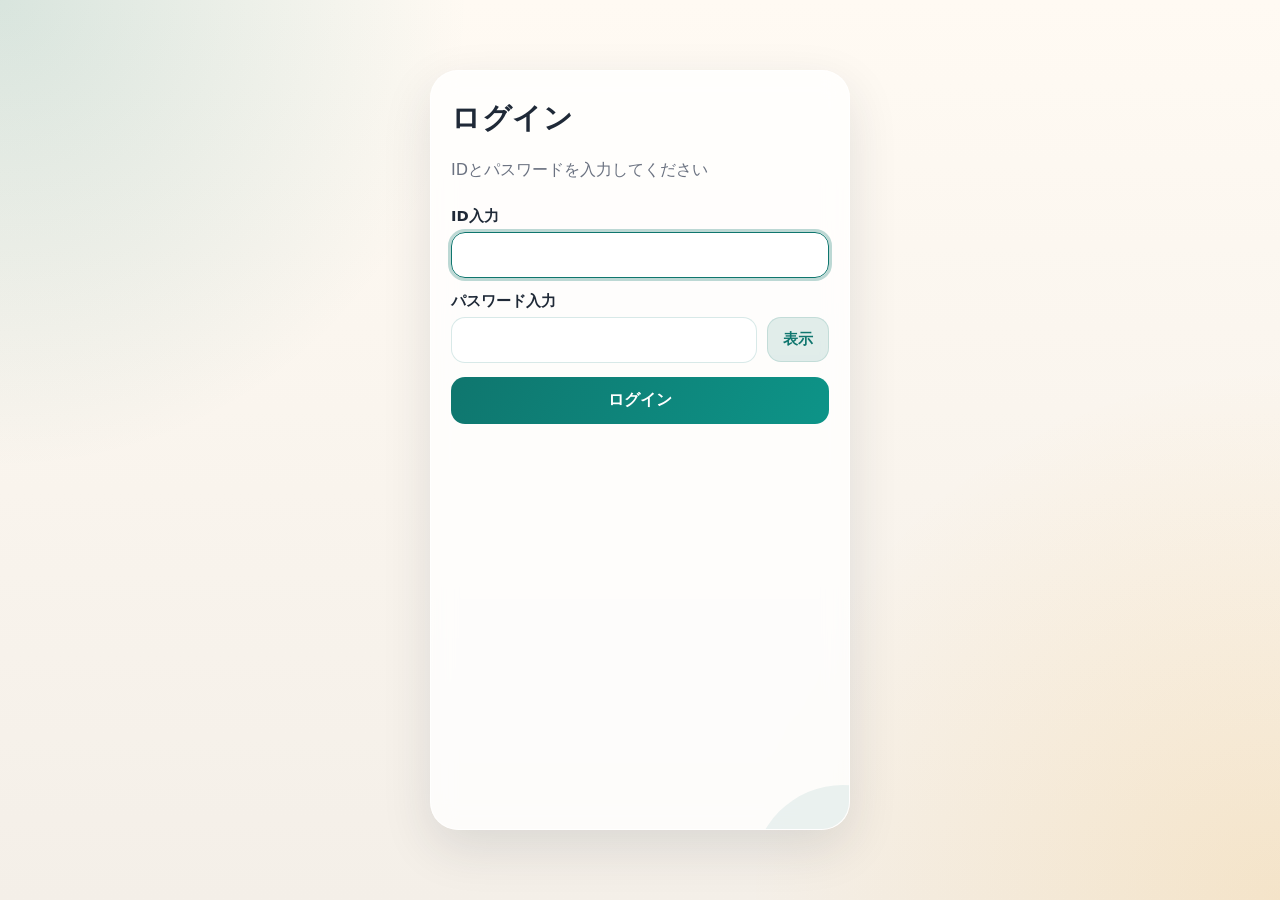
==== commit 6a250822: "パスワード表示" ====
--- a/index.html
+++ b/index.html
@@ -23,7 +23,10 @@
 
             <label for="password">
               パスワード入力
-              <input id="password" name="password" type="password" autocomplete="current-password" required />
+              <span class="password-field">
+                <input id="password" name="password" type="password" autocomplete="current-password" required />
+                <button type="button" class="password-toggle" id="passwordToggle" aria-pressed="false">表示</button>
+              </span>
             </label>
 
             <button type="submit">ログイン</button>
--- a/styles.css
+++ b/styles.css
@@ -119,6 +119,25 @@
   border-color: var(--accent);
 }
 
+.password-field {
+  display: grid;
+  grid-template-columns: minmax(0, 1fr) auto;
+  gap: 10px;
+  align-items: center;
+}
+
+.password-toggle {
+  padding: 13px 16px;
+  background: rgba(15, 118, 110, 0.12);
+  color: var(--accent);
+  font-size: 0.92rem;
+  box-shadow: inset 0 0 0 1px rgba(15, 118, 110, 0.14);
+}
+
+.password-toggle:focus-visible {
+  outline: 3px solid rgba(15, 118, 110, 0.28);
+}
+
 button {
   border: 0;
   border-radius: 14px;
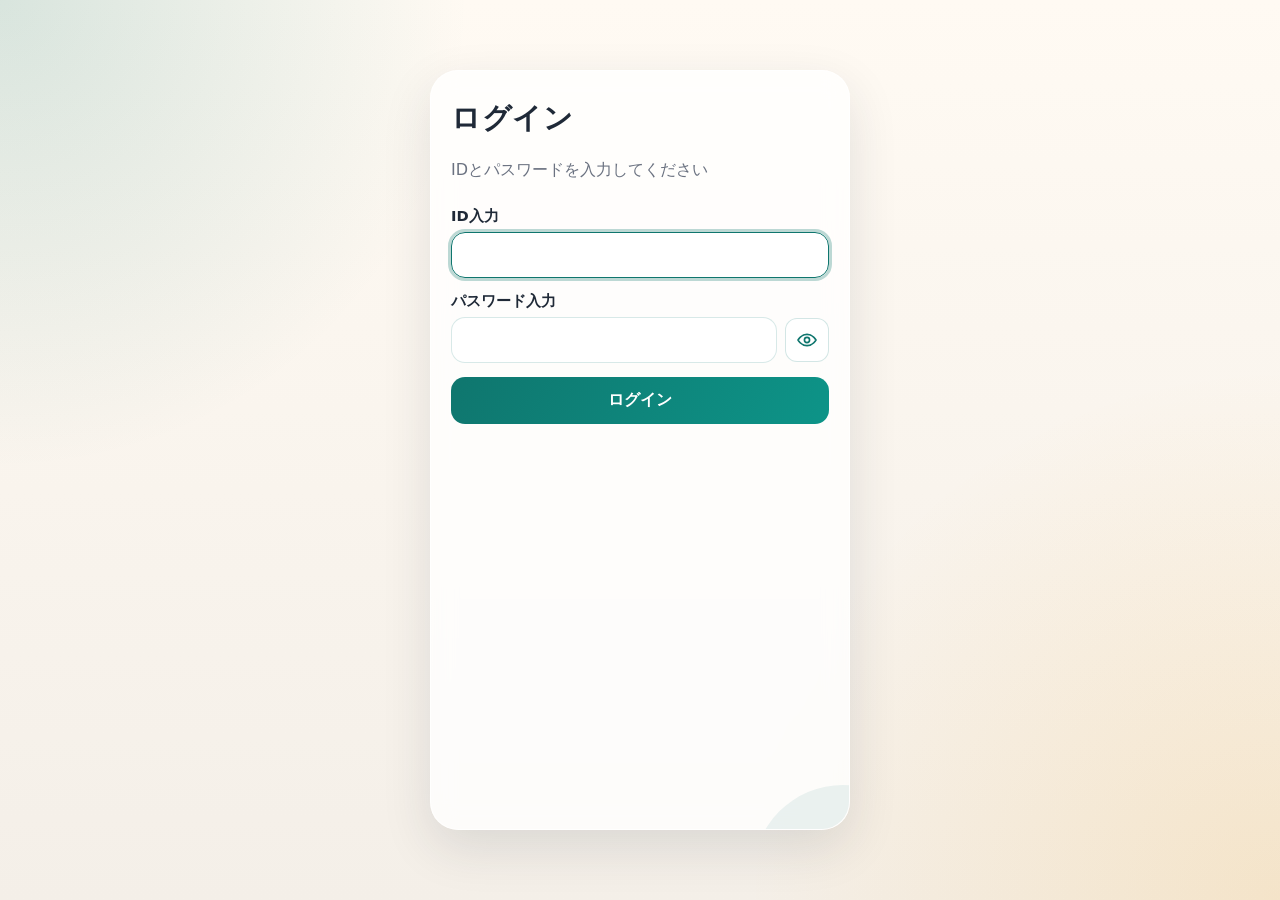
==== commit 6667823d: "マイページ詳細" ====
--- a/index.html
+++ b/index.html
@@ -23,10 +23,29 @@
 
             <label for="password">
               パスワード入力
-              <span class="password-field">
+              <div class="password-field">
                 <input id="password" name="password" type="password" autocomplete="current-password" required />
-                <button type="button" class="password-toggle" id="passwordToggle" aria-pressed="false">表示</button>
-              </span>
+                <button
+                  type="button"
+                  class="password-toggle"
+                  id="passwordToggle"
+                  aria-controls="password"
+                  aria-pressed="false"
+                  aria-label="パスワードを表示"
+                  title="パスワードを表示"
+                >
+                  <svg class="password-toggle__icon password-toggle__icon--eye" viewBox="0 0 24 24" aria-hidden="true" focusable="false">
+                    <path d="M2.2 12s3.6-6.2 9.8-6.2 9.8 6.2 9.8 6.2-3.6 6.2-9.8 6.2S2.2 12 2.2 12Z" fill="none" stroke="currentColor" stroke-width="1.8" stroke-linecap="round" stroke-linejoin="round" />
+                    <circle cx="12" cy="12" r="2.8" fill="none" stroke="currentColor" stroke-width="1.8" />
+                  </svg>
+                  <svg class="password-toggle__icon password-toggle__icon--eye-off" viewBox="0 0 24 24" aria-hidden="true" focusable="false">
+                    <path d="M2.2 12s3.6-6.2 9.8-6.2 9.8 6.2 9.8 6.2-3.6 6.2-9.8 6.2S2.2 12 2.2 12Z" fill="none" stroke="currentColor" stroke-width="1.8" stroke-linecap="round" stroke-linejoin="round" />
+                    <circle cx="12" cy="12" r="2.8" fill="none" stroke="currentColor" stroke-width="1.8" />
+                    <line x1="4" y1="20" x2="20" y2="4" stroke="currentColor" stroke-width="1.8" stroke-linecap="round" />
+                  </svg>
+                  <span class="sr-only">パスワード表示切り替え</span>
+                </button>
+              </div>
             </label>
 
             <button type="submit">ログイン</button>
--- a/styles.css
+++ b/styles.css
@@ -105,6 +105,67 @@
   font-weight: 700;
 }
 
+.password-field {
+  display: grid;
+  grid-template-columns: 1fr auto;
+  gap: 8px;
+  align-items: center;
+}
+
+.password-field input {
+  width: 100%;
+}
+
+.password-toggle {
+  display: grid;
+  place-items: center;
+  border: 1px solid rgba(15, 118, 110, 0.18);
+  border-radius: 12px;
+  width: 44px;
+  height: 44px;
+  padding: 0;
+  background: #ffffff;
+  color: var(--accent);
+}
+
+.password-toggle:hover {
+  background: rgba(15, 118, 110, 0.08);
+}
+
+.password-toggle__icon {
+  width: 22px;
+  height: 22px;
+}
+
+.password-toggle__icon--eye-off {
+  display: none;
+}
+
+.password-toggle.is-visible .password-toggle__icon--eye {
+  display: none;
+}
+
+.password-toggle.is-visible .password-toggle__icon--eye-off {
+  display: block;
+}
+
+.sr-only {
+  position: absolute;
+  width: 1px;
+  height: 1px;
+  padding: 0;
+  margin: -1px;
+  overflow: hidden;
+  clip: rect(0, 0, 0, 0);
+  white-space: nowrap;
+  border: 0;
+}
+
+.password-toggle:focus-visible {
+  outline: 3px solid rgba(15, 118, 110, 0.28);
+  outline-offset: 1px;
+}
+
 input {
   border: 1px solid rgba(15, 118, 110, 0.16);
   border-radius: 14px;
@@ -117,25 +178,6 @@
 input:focus-visible {
   outline: 3px solid rgba(15, 118, 110, 0.28);
   border-color: var(--accent);
-}
-
-.password-field {
-  display: grid;
-  grid-template-columns: minmax(0, 1fr) auto;
-  gap: 10px;
-  align-items: center;
-}
-
-.password-toggle {
-  padding: 13px 16px;
-  background: rgba(15, 118, 110, 0.12);
-  color: var(--accent);
-  font-size: 0.92rem;
-  box-shadow: inset 0 0 0 1px rgba(15, 118, 110, 0.14);
-}
-
-.password-toggle:focus-visible {
-  outline: 3px solid rgba(15, 118, 110, 0.28);
 }
 
 button {
@@ -272,9 +314,12 @@
 }
 
 .mypage-view {
-  justify-items: center;
-  align-content: center;
+  justify-items: stretch;
+  align-content: start;
   gap: 14px;
+  min-height: 0;
+  overflow-y: auto;
+  padding-right: 4px;
 }
 
 .label-box {
@@ -330,6 +375,46 @@
   box-shadow: 0 10px 24px rgba(31, 41, 55, 0.08);
 }
 
+.library-box {
+  display: grid;
+  gap: 12px;
+  width: 100%;
+  padding: 14px;
+  border-radius: 18px;
+  background: rgba(255, 255, 255, 0.84);
+  border: 1px solid rgba(15, 118, 110, 0.12);
+}
+
+.library-tabs {
+  display: grid;
+  grid-template-columns: repeat(2, 1fr);
+  gap: 8px;
+}
+
+.library-tab {
+  border: 1px solid rgba(15, 118, 110, 0.18);
+  background: #fff;
+  color: var(--muted);
+  border-radius: 12px;
+  padding: 10px 12px;
+  font-size: 0.92rem;
+  font-weight: 700;
+}
+
+.library-tab.is-active {
+  color: var(--accent);
+  background: var(--accent-soft);
+  border-color: rgba(15, 118, 110, 0.28);
+}
+
+.library-panel {
+  display: none;
+}
+
+.library-panel.is-active {
+  display: block;
+}
+
 .profile-avatar {
   width: 56px;
   height: 56px;
@@ -448,4 +533,9 @@
   .photo-card {
     min-height: calc(100vh - 170px);
   }
-}
+
+  .password-toggle {
+    width: 42px;
+    height: 42px;
+  }
+}
